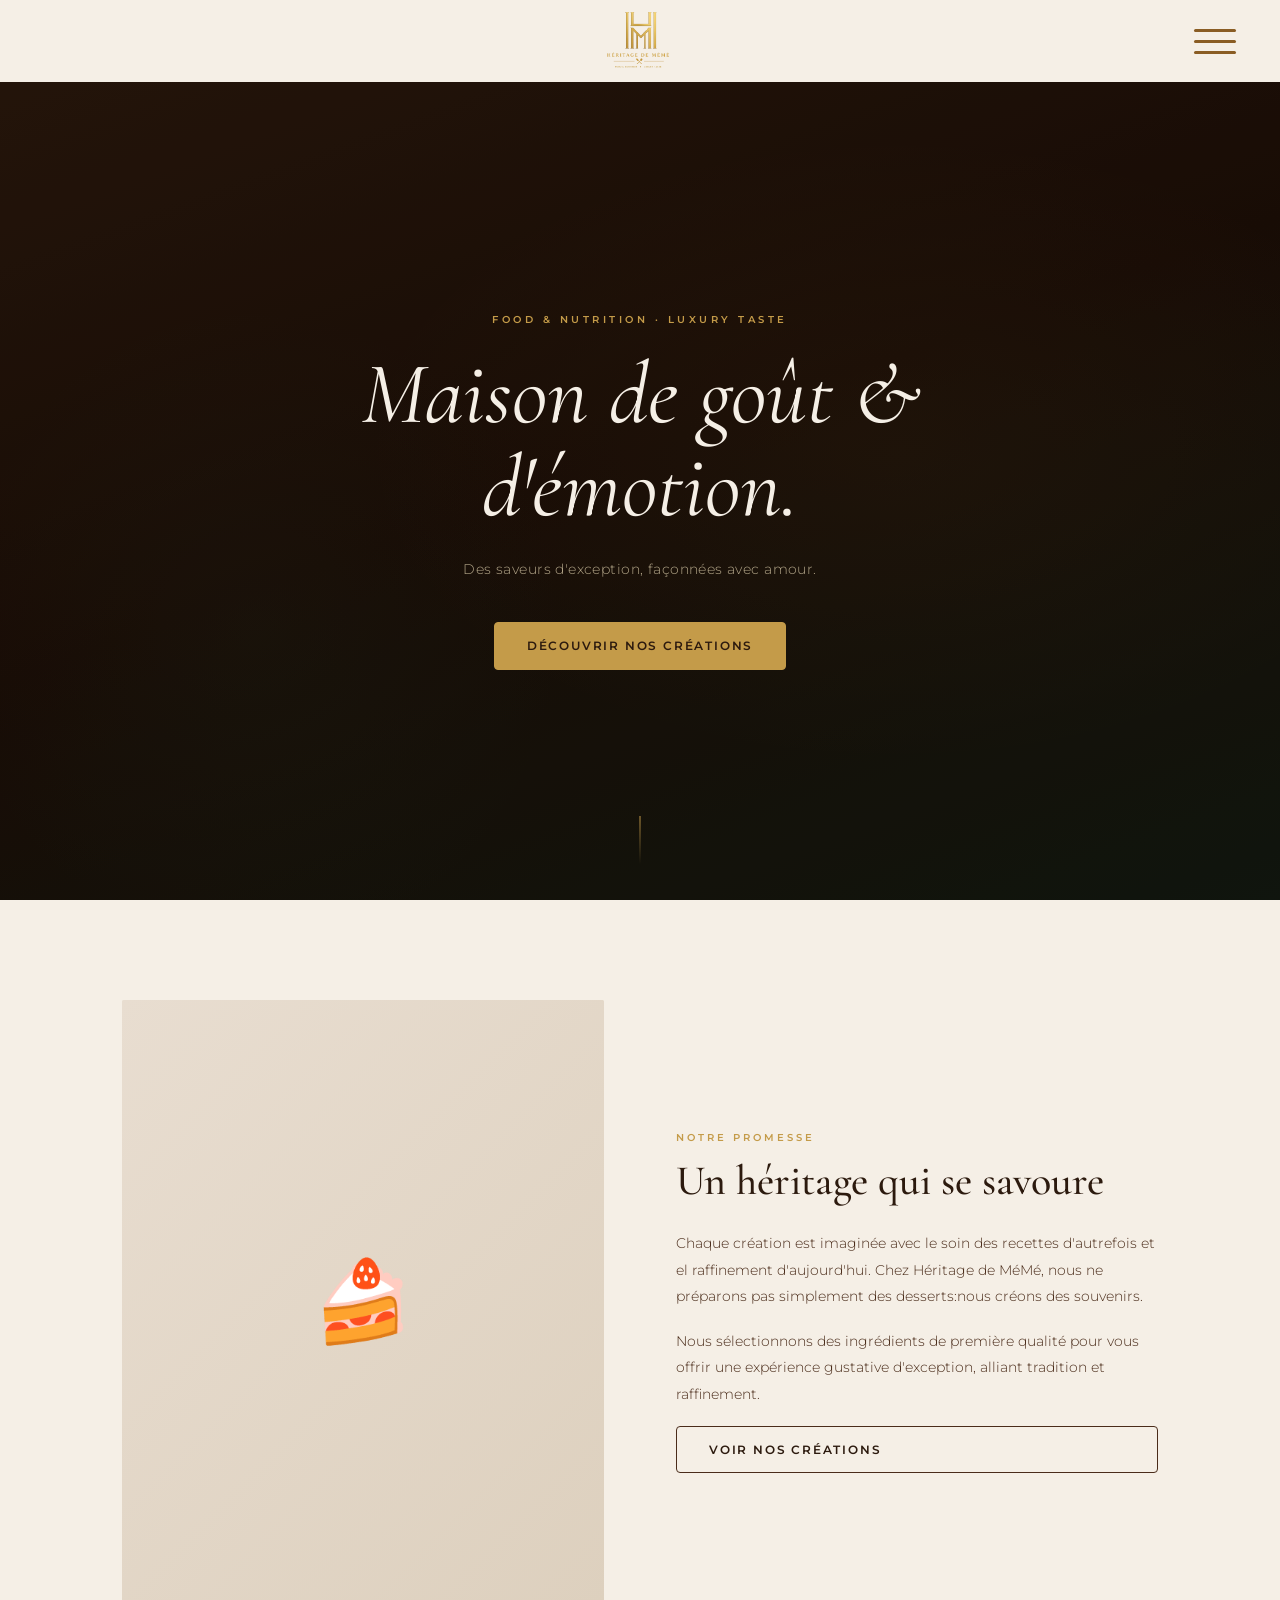
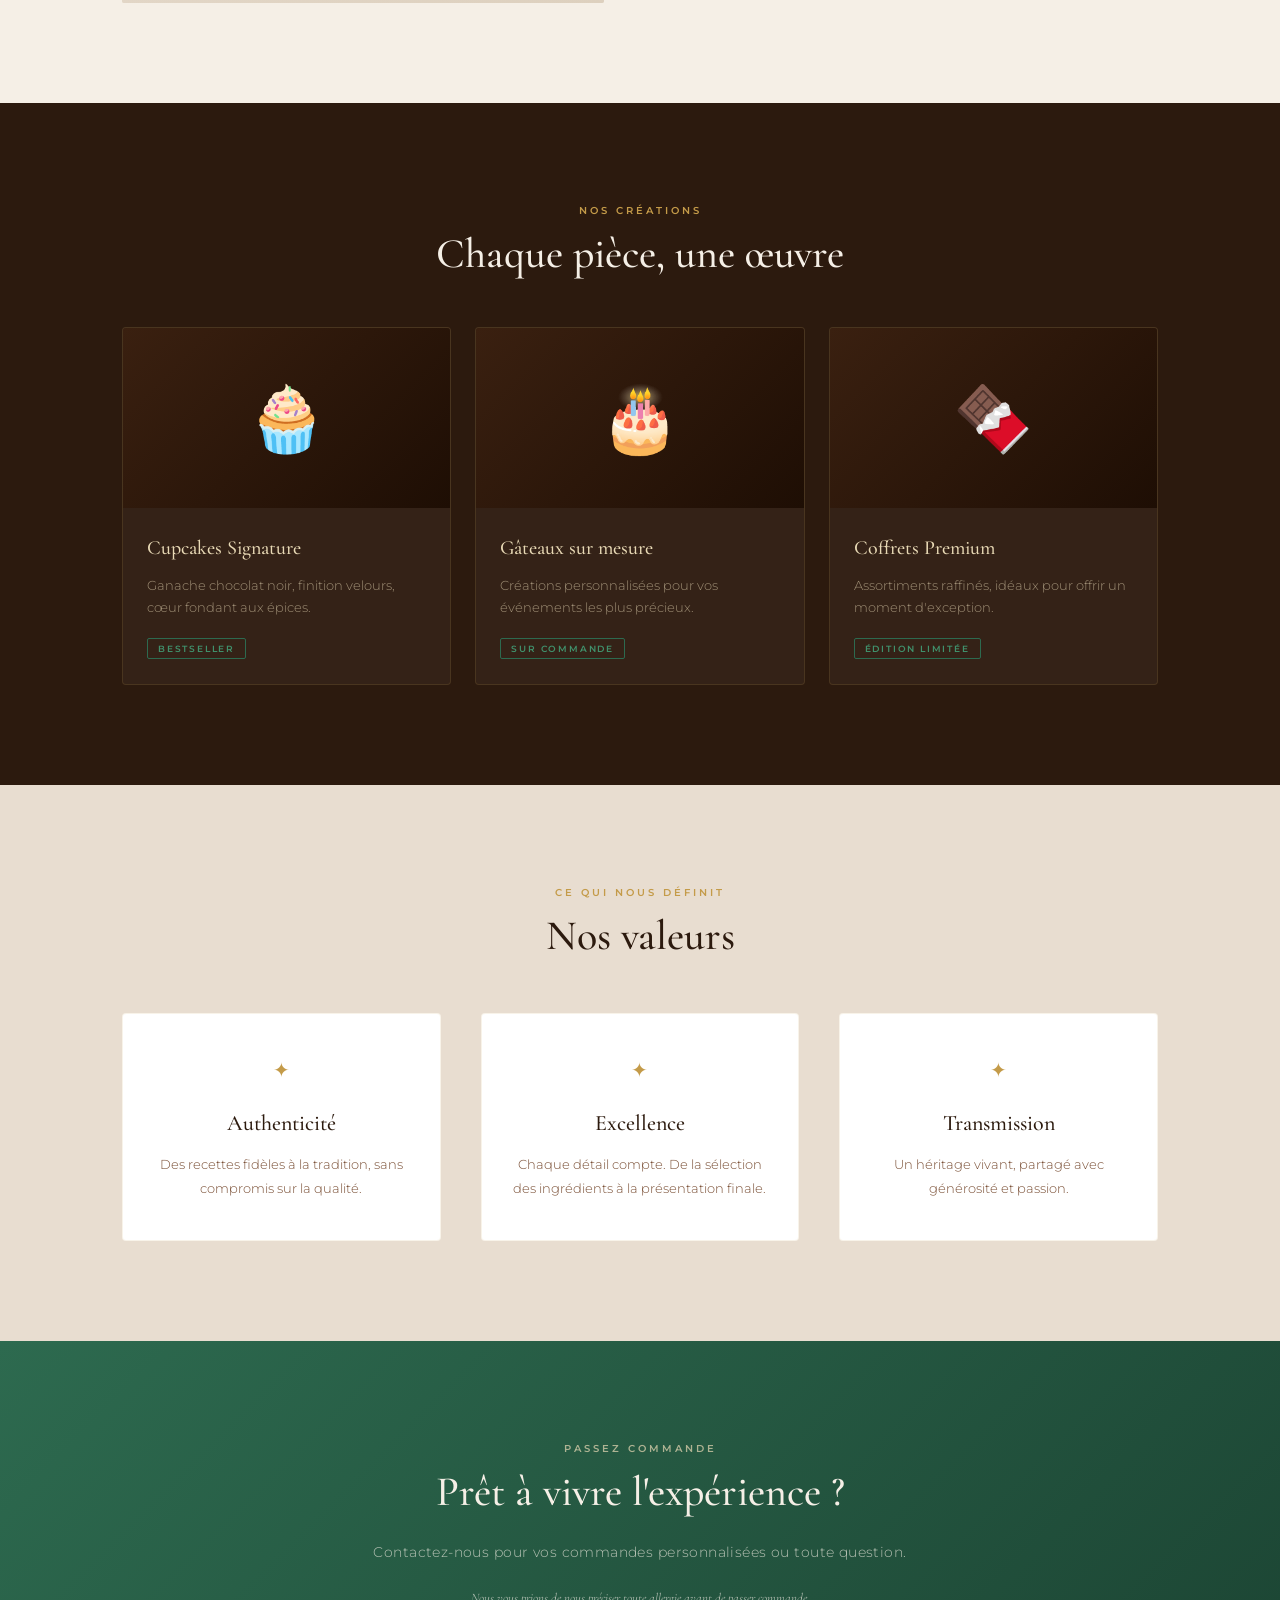
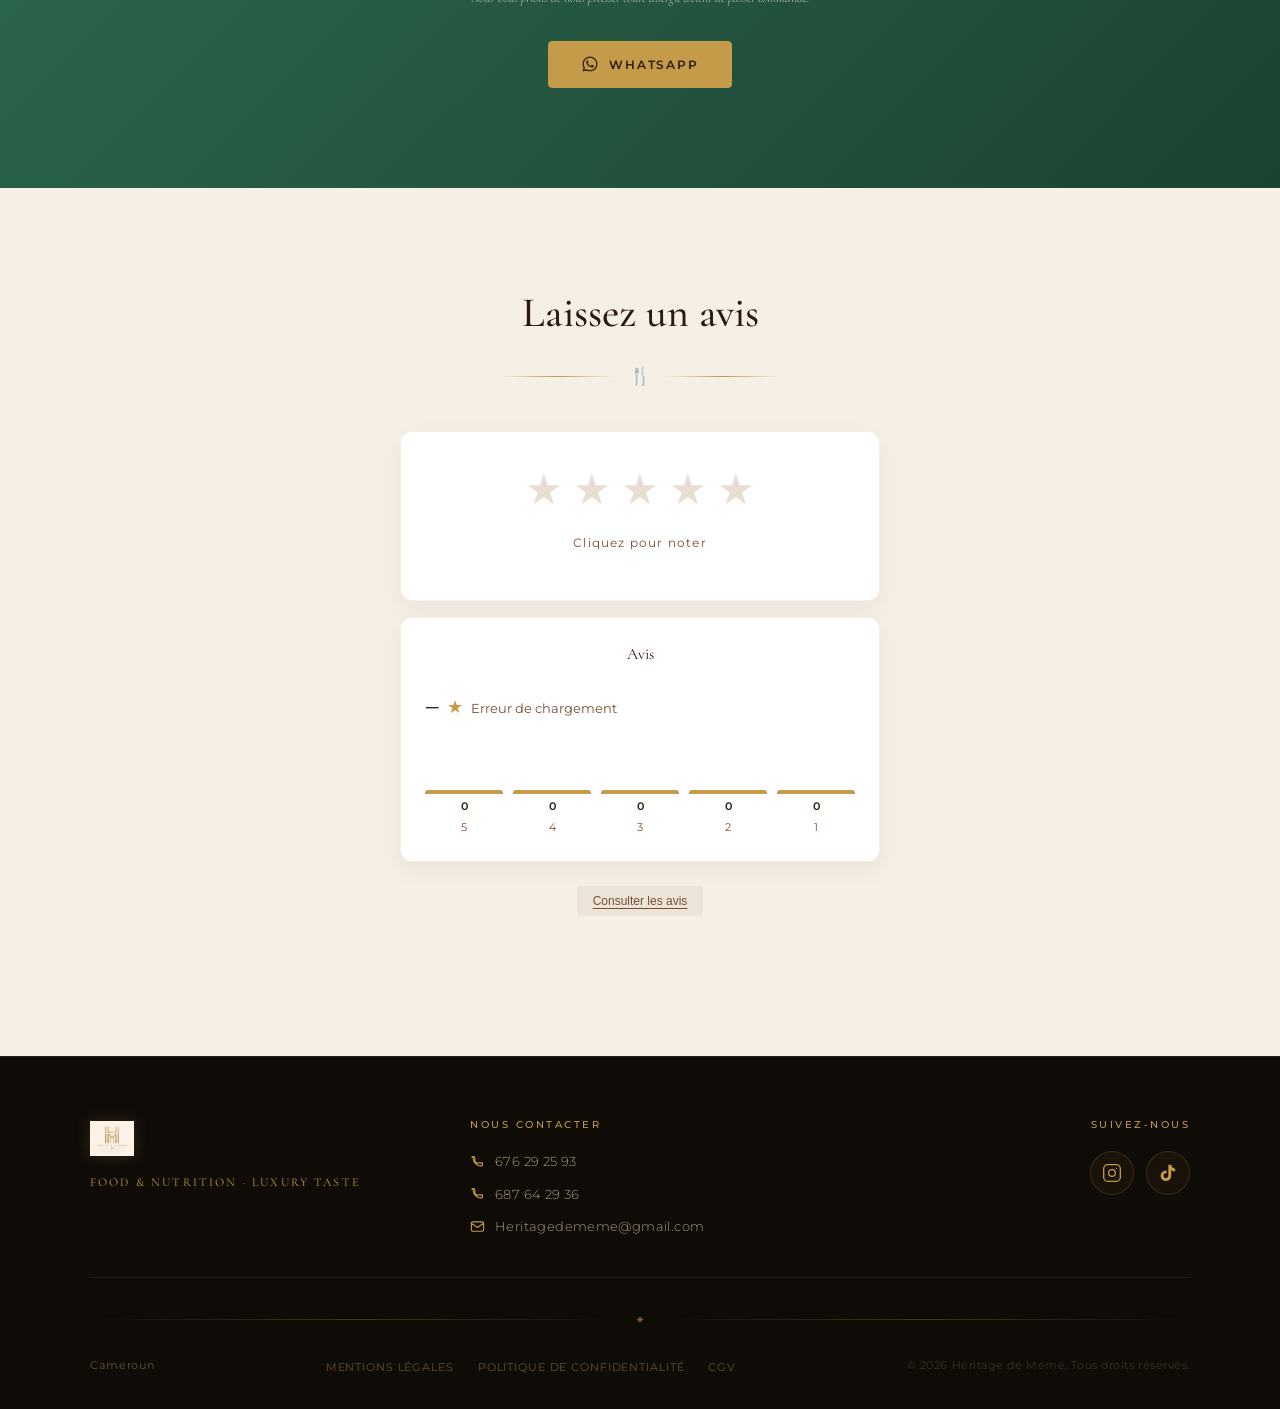
==== index.html @ 0326b8ab "Update index.html" ====
<!DOCTYPE html>
<html lang="fr">
<head>
  <meta charset="UTF-8" />
  <meta name="viewport" content="width=device-width, initial-scale=1.0"/>
  <title>Héritage de Mémé – Food & Nutrition · Luxury Taste</title>
 <!-- Meta description et open graph-->
<meta name="description" content="Héritage de Mémé — pâtisserie artisanale de luxe : cupcakes signature, gâteaux sur mesure et coffrets premium au Cameroun.">
<meta property="og:title" content="Héritage de Mémé – Food & Nutrition · Luxury Taste">
<meta property="og:description" content="Des saveurs d'exception, façonnées avec amour.">
<meta property="og:image" content="https://heritagedememe.pastry.workers.dev/Heritage_de_Meme_Logo_Premium.png">
 <meta property="og:url" content="https://heritagedememe.pastry.workers.dev/">
<meta property="og:type" content="website">
<link rel="icon" type="image/png" href="Heritage_de_Meme_Logo_Premium.png">
  <link rel="stylesheet" href="style.css" />
  <link href="https://fonts.googleapis.com/css2?family=Cormorant+Garamond:ital,wght@0,400;0,500;0,600;1,400&family=Montserrat:wght@300;400;500;600&display=swap" rel="stylesheet"/>
<!-- preconnect vers google fonts-->
<link rel="preconnect" href="https://fonts.googleapis.com">
<link rel="preconnect" href="https://fonts.gstatic.com" crossorigin>

</head>
<body>

  <nav class="navbar" id="navbar">

  <div class="navbar__inner">

    <a href="index.html" class="navbar__logo-link">
      <img
        src="Heritage_de_Meme_Logo_Complet.png"
        alt="Héritage de Mémé"
        class="navbar__logo">
    </a>

    <button
      class="navbar__burger"
      id="burgerBtn"
      aria-label="Menu"
      aria-expanded="false">

      <span></span>
      <span></span>
      <span></span>

    </button>

  </div>
   
<ul class="navbar__links">
  <li><a href="index.html#about">Notre histoire</a></li>
  <li><a href="index.html#menu">Nos créations</a></li>
  <li><a href="index.html#values">Valeurs</a></li>
  <li><a href="equipe.html">Notre équipe</a></li>
  <li><a href="index.html#contact">Contact</a></li>

  <li class="navbar__links-flower" aria-hidden="true">
    <img src="lycoris_3_fleurs_vectorise_detaille.svg" alt="" class="navbar__links-flower-img" />
  </li>
</ul>
  
</nav>

<div class="navbar__overlay" id="navOverlay"></div>
  <section class="hero">
    <div class="hero__overlay"></div>
    <div class="hero__content">
      <p class="hero__eyebrow"translate ="no">Food & Nutrition · Luxury Taste</p>
      <h1 class="hero__title"translate="no">Maison de goût &<br/>d'émotion.</h1>
      <p class="hero__sub"translate="no">Des saveurs d'exception, façonnées avec amour.</p>
      <a href="#menu" class="btn btn--primary">Découvrir nos créations</a>
    </div>
    <div class="hero__scroll-hint"><span></span></div>
  </section>

  <section class="about" id="about">
    <div class="container">
      <div class="about__grid">
        <div class="about__visual">
          <div class="about__img-frame">
            <div class="about__img-placeholder"><span>🍰</span></div>
          </div>
        </div>
        <div class="about__text">
          <p class="section-eyebrow">Notre promesse</p>
          <h2 class="section-title">Un héritage qui se savoure</h2>
          <p class="about__body">Chaque création est imaginée avec le soin des recettes d'autrefois et el raffinement d'aujourd'hui. Chez Héritage de MéMé, nous ne préparons pas simplement des desserts:nous créons des souvenirs.</p>
          <p class="about__body">Nous sélectionnons des ingrédients de première qualité pour vous offrir une expérience gustative d'exception, alliant tradition et raffinement.</p>
          <a href="#menu" class="btn btn--outline">Voir nos créations</a>
        </div>
      </div>
    </div>
  </section>

  <section class="menu" id="menu">
    <div class="container">
      <p class="section-eyebrow center">Nos créations</p>
      <h2 class="section-title center">Chaque pièce, une œuvre</h2>
      <div class="menu__grid">
        <article class="menu-card">
          <div class="menu-card__img">🧁</div>
          <div class="menu-card__body">
            <h3 class="menu-card__name">Cupcakes Signature</h3>
            <p class="menu-card__desc">Ganache chocolat noir, finition velours, cœur fondant aux épices.</p>
            <span class="menu-card__tag">Bestseller</span>
          </div>
        </article>
        <article class="menu-card">
          <div class="menu-card__img">🎂</div>
          <div class="menu-card__body">
            <h3 class="menu-card__name">Gâteaux sur mesure</h3>
            <p class="menu-card__desc">Créations personnalisées pour vos événements les plus précieux.</p>
            <span class="menu-card__tag">Sur commande</span>
          </div>
        </article>
        <article class="menu-card">
          <div class="menu-card__img">🍫</div>
          <div class="menu-card__body">
            <h3 class="menu-card__name">Coffrets Premium</h3>
            <p class="menu-card__desc">Assortiments raffinés, idéaux pour offrir un moment d'exception.</p>
            <span class="menu-card__tag">Édition limitée</span>
          </div>
        </article>
      </div>
    </div>
  </section>

  <section class="values" id="values">
    <div class="container">
      <p class="section-eyebrow center">Ce qui nous définit</p>
      <h2 class="section-title center">Nos valeurs</h2>
      <div class="values__grid">
        <div class="value-item">
          <div class="value-item__icon">✦</div>
          <h3>Authenticité</h3>
          <p>Des recettes fidèles à la tradition, sans compromis sur la qualité.</p>
        </div>
        <div class="value-item">
          <div class="value-item__icon">✦</div>
          <h3>Excellence</h3>
          <p>Chaque détail compte. De la sélection des ingrédients à la présentation finale.</p>
        </div>
        <div class="value-item">
          <div class="value-item__icon">✦</div>
          <h3>Transmission</h3>
          <p>Un héritage vivant, partagé avec générosité et passion.</p>
        </div>
      </div>
    </div>
  </section>

<section class="contact-banner" id="contact">
  <div class="container">
    <p class="section-eyebrow center">Passez commande</p>
    <h2 class="section-title center">Prêt à vivre l'expérience ?</h2>
    <p class="contact-banner__sub">Contactez-nous pour vos commandes personnalisées ou toute question.</p>
    <p class="contact-banner__allergy">Nous vous prions de nous préciser toute allergie avant de passer commande.</p>
    <div class="contact-banner__actions">
      <a href="https://wa.me/COLLEZ_NUMERO_ICI" target="_blank" rel="noopener" class="btn btn--primary btn--whatsapp">
        <svg viewBox="0 0 24 24" width="18" height="18" fill="currentColor"><path d="M12.04 2C6.58 2 2.13 6.45 2.13 11.91c0 1.75.46 3.48 1.32 4.99L2.05 22l5.25-1.38a9.9 9.9 0 0 0 4.74 1.21h.01c5.46 0 9.9-4.45 9.9-9.91 0-2.65-1.03-5.14-2.9-7.01A9.82 9.82 0 0 0 12.04 2m0 1.67a8.2 8.2 0 0 1 5.83 2.42 8.2 8.2 0 0 1 2.41 5.82c0 4.55-3.7 8.24-8.25 8.24a8.2 8.2 0 0 1-4.19-1.15l-.3-.18-3.12.82.83-3.04-.2-.31a8.18 8.18 0 0 1-1.26-4.38c0-4.55 3.7-8.24 8.25-8.24M8.53 7.33c-.16 0-.43.06-.66.31-.22.25-.86.84-.86 2.05 0 1.21.88 2.38 1 2.54.12.17 1.75 2.67 4.25 3.74.6.26 1.06.41 1.42.52.6.19 1.14.16 1.57.1.48-.07 1.46-.6 1.67-1.18.21-.58.21-1.07.14-1.18-.07-.1-.24-.16-.5-.29-.27-.13-1.57-.78-1.82-.86-.24-.09-.42-.13-.6.13-.17.26-.68.86-.83 1.03-.16.17-.31.19-.57.06-.27-.13-1.13-.42-2.16-1.34-.8-.71-1.34-1.6-1.5-1.86-.16-.27-.02-.42.12-.55.12-.12.27-.31.4-.47.13-.16.17-.27.26-.45.09-.19.04-.35-.02-.48-.06-.13-.6-1.46-.83-2C9.09 7.4 8.9 7.4 8.72 7.4c-.14-.01-.31-.01-.19-.01Z"/></svg>
        WhatsApp
      </a>
    </div>
  </div>
</section>

<section class="reviews" id="reviews">
  <div class="container">
    <h2 class="section-title center">Laissez un avis</h2>
    <div class="reviews__divider">
      <span class="reviews__divider-icon">🍴</span>
    </div>

    <div class="reviews__block reviews__stars-card">
      <div class="stars" id="stars">
        <span class="star" data-value="1">★</span>
        <span class="star" data-value="2">★</span>
        <span class="star" data-value="3">★</span>
        <span class="star" data-value="4">★</span>
        <span class="star" data-value="5">★</span>
      </div>
      <p class="star-rating__caption" id="starCaption">Cliquez pour noter</p>
      <p class="star-rating__thanks" id="thankMsg"></p>
    </div>

    <div class="reviews__block reviews__card">
      <div class="reviews__card-header"><span>Avis</span></div>
      <div class="reviews__summary-row">
        <span class="reviews__average" id="reviewsAverage">–</span>
        <span class="reviews__average-star">★</span>
        <p class="reviews__count" id="reviewsCount">(0)</p>
      </div>
      <div class="reviews__bars" id="reviewsBars">
        <div class="reviews__bar-col"><div class="reviews__bar" id="bar-5"></div><span class="reviews__bar-count" id="count-5">0</span><span class="reviews__bar-level">5</span></div>
        <div class="reviews__bar-col"><div class="reviews__bar" id="bar-4"></div><span class="reviews__bar-count" id="count-4">0</span><span class="reviews__bar-level">4</span></div>
        <div class="reviews__bar-col"><div class="reviews__bar" id="bar-3"></div><span class="reviews__bar-count" id="count-3">0</span><span class="reviews__bar-level">3</span></div>
        <div class="reviews__bar-col"><div class="reviews__bar" id="bar-2"></div><span class="reviews__bar-count" id="count-2">0</span><span class="reviews__bar-level">2</span></div>
        <div class="reviews__bar-col"><div class="reviews__bar" id="bar-1"></div><span class="reviews__bar-count" id="count-1">0</span><span class="reviews__bar-level">1</span></div>
      </div>
    </div>

    <button class="reviews__consult-btn" id="consultReviewsBtn">Consulter les avis</button>
    <div class="reviews__list" id="reviewsList" hidden></div>
  </div>
</section>

<!-- PANNEAU PLEIN ÉCRAN — commentaire -->
<div class="review-panel-overlay" id="reviewPanelOverlay"></div>
<div class="review-panel" id="reviewPanel">
  <button class="review-panel__close" id="reviewPanelClose">✕</button>
  <p class="review-panel__stars" id="panelStars"></p>
  <h3 class="review-panel__title">Décrivez votre expérience <span class="review-panel__optional">(facultatif)</span></h3>
  <textarea class="star-rating__textarea" id="reviewText" placeholder="Partagez votre expérience..."></textarea>
  <button class="btn btn--primary review-panel__submit" id="submitReview">Envoyer mon avis</button>
</div>

<!-- MODALE — coordonnées -->
<div class="review-modal-overlay" id="reviewModalOverlay"></div>
<div class="review-modal" id="reviewModal">
  <button class="review-modal__close" id="reviewModalClose">✕</button>
  <h3 class="review-modal__title">Finaliser votre avis</h3>
  <div class="review-modal__field">
    <label for="modalName">Nom *</label>
    <input type="text" id="modalName" />
  </div>
  <div class="review-modal__field">
    <label for="modalEmail">Email *</label>
    <input type="email" id="modalEmail" />
  </div>
  <div class="review-modal__field">
    <label for="modalAge">Âge (facultatif)</label>
    <input type="number" id="modalAge" min="1" max="120" />
  </div>
  <div class="review-modal__field">
    <label for="modalCity">Ville (facultatif)</label>
    <input type="text" id="modalCity" />
  </div>
  <p class="review-modal__error" id="modalError"></p>
  <button class="btn btn--primary review-modal__submit" id="modalSubmit">Publier</button>
</div>


  <footer class="footer">
    <div class="footer__inner">
      <div class="footer__top">
        <div class="footer__logo-col">
          <img src="Heritage_de_Meme_Logo_Premium.png" alt="Héritage de Mémé" class="footer__logo" loading="lazy"/>
          <span class="footer__tagline">Food & Nutrition · Luxury Taste</span>
        </div>
        <div class="footer__col">
          <h4 class="footer__col-title">Nous contacter</h4>
          <ul class="footer__list">
            <li>
              <svg width="15" height="15" fill="none" stroke="#c49b49" stroke-width="1.8" viewBox="0 0 24 24"><path stroke-linecap="round" stroke-linejoin="round" d="M3 5.5A1.5 1.5 0 0 1 4.5 4h1.379a1.5 1.5 0 0 1 1.394.944l.818 2.045a1.5 1.5 0 0 1-.343 1.641l-.9.9a11.042 11.042 0 0 0 5.622 5.622l.9-.9a1.5 1.5 0 0 1 1.641-.343l2.045.818A1.5 1.5 0 0 1 20 16.12V17.5A1.5 1.5 0 0 1 18.5 19C10.492 19 5 13.508 5 5.5Z"/></svg>
              676 29 25 93
            </li>
            <li>
              <svg width="15" height="15" fill="none" stroke="#c49b49" stroke-width="1.8" viewBox="0 0 24 24"><path stroke-linecap="round" stroke-linejoin="round" d="M3 5.5A1.5 1.5 0 0 1 4.5 4h1.379a1.5 1.5 0 0 1 1.394.944l.818 2.045a1.5 1.5 0 0 1-.343 1.641l-.9.9a11.042 11.042 0 0 0 5.622 5.622l.9-.9a1.5 1.5 0 0 1 1.641-.343l2.045.818A1.5 1.5 0 0 1 20 16.12V17.5A1.5 1.5 0 0 1 18.5 19C10.492 19 5 13.508 5 5.5Z"/></svg>
              687 64 29 36
            </li>
            <li>
              <svg width="15" height="15" fill="none" stroke="#c49b49" stroke-width="1.8" viewBox="0 0 24 24"><path stroke-linecap="round" stroke-linejoin="round" d="M21.75 6.75v10.5a2.25 2.25 0 0 1-2.25 2.25h-15a2.25 2.25 0 0 1-2.25-2.25V6.75m19.5 0A2.25 2.25 0 0 0 19.5 4.5h-15a2.25 2.25 0 0 0-2.25 2.25m19.5 0-9.75 6.75L2.25 6.75"/></svg>
              <a href="mailto:Heritagedememe@gmail.com">Heritagedememe@gmail.com</a>
            </li>
          </ul>
        </div>
        <div class="footer__col footer__social-col">
          <h4 class="footer__col-title">Suivez-nous</h4>
          <div class="footer__socials">
            <a href="https://www.instagram.com/heritage_de_meme?igsh=MWkwZHNhcWUxOTZhMQ%3D%3D&utm_source=qr" target="_blank" rel="noopener" aria-label="Instagram" class="footer__social-btn">
              <svg viewBox="0 0 24 24" fill="none" stroke="#c49b49" stroke-width="1.6" width="20" height="20">
                <rect x="2" y="2" width="20" height="20" rx="5" ry="5"/>
                <circle cx="12" cy="12" r="4"/>
                <circle cx="17.5" cy="6.5" r="0.8" fill="#c49b49" stroke="none"/>
              </svg>
            </a>
            <a href="https://www.tiktok.com/@heritage.de.meme?_r=1&_t=ZT-97amTNqGWh4" target="_blank" rel="noopener" aria-label="TikTok" class="footer__social-btn">
              <svg viewBox="0 0 24 24" fill="#c49b49" width="20" height="20">
                <path d="M19.59 6.69a4.83 4.83 0 0 1-3.77-4.25V2h-3.45v13.67a2.89 2.89 0 0 1-2.88 2.5 2.89 2.89 0 0 1-2.89-2.89 2.89 2.89 0 0 1 2.89-2.89c.28 0 .54.04.79.1V9.01a6.32 6.32 0 0 0-.79-.05 6.34 6.34 0 0 0-6.34 6.34 6.34 6.34 0 0 0 6.34 6.34 6.34 6.34 0 0 0 6.33-6.34V8.69a8.18 8.18 0 0 0 4.78 1.52V6.76a4.85 4.85 0 0 1-1.01-.07Z"/>
              </svg>
            </a>
          </div>
        </div>
      </div>
      <div class="footer__divider"><span class="footer__divider-ornament">✦</span></div>
      <div class="footer__bottom">
        <p class="footer_location"> Cameroun</p>
        <ul class="footer__legal">
          <li><a href="#">Mentions légales</a></li>
          <li><a href="#">Politique de confidentialité</a></li>
          <li><a href="#">CGV</a></li>
        </ul>
        <p class="footer__copy">&copy; 2026 Héritage de Mémé. Tous droits réservés.</p>
      </div>
    </div>
  </footer>

  <script src="script.js"></script>
</body>
</html>
---- style.css ----
:root {
  --brown-dark:    #2c1a0e;
  --brown-mid:     #4a2c1a;
  --brown-light:   #7a4f35;
  --cream:         #f5efe6;
  --cream-dark:    #e8ddd0;
  --gold:          #c49b49;
  --gold-light:    #e8d9b5;
  --emerald:       #2d6a4f;
  --emerald-light: #40916c;
  --white:         #ffffff;
  --font-display:  'Cormorant Garamond', serif;
  --font-body:     'Montserrat', sans-serif;
  --nav-h:         82px;
  --radius:        4px;
  --transition:    0.25s ease;
}
@view-transition {
  navigation: auto;
}
::view-transition-old(root),
::view-transition-new(root) {

  animation-duration: 0.35s;
  animation-timing-function: ease;
}

*, *::before, *::after { box-sizing: border-box; margin: 0; padding: 0; }
html { scroll-behavior: smooth; }
body { font-family: var(--font-body); background: var(--cream); color: var(--brown-dark); line-height: 1.6; overflow-x: hidden; width: 100%; }
a { text-decoration: none; color: inherit; }
ul { list-style: none; }
img { display: block; max-width: 100%; }

.container { max-width: 1100px; margin: 0 auto; padding: 0 32px; }

.section-eyebrow { font-family: var(--font-body); font-size: 10px; font-weight: 600; letter-spacing: 0.3em; text-transform: uppercase; color: var(--gold); margin-bottom: 10px; }
.section-eyebrow.center { text-align: center; }
.section-title { font-family: var(--font-display); font-size: clamp(28px, 4vw, 42px); font-weight: 500; color: var(--brown-dark); line-height: 1.2; margin-bottom: 24px; }
.section-title.center { text-align: center; }

.btn { display: inline-block; font-family: var(--font-body); font-size: 12px; font-weight: 600; letter-spacing: 0.15em; text-transform: uppercase; padding: 13px 32px; border-radius: var(--radius); transition: all var(--transition); cursor: pointer; border: 1.5px solid transparent; }
.btn--primary { background: var(--gold); color: var(--brown-dark); border-color: var(--gold); }
.btn--primary:hover { background: #b8893a; border-color: #b8893a; transform: translateY(-2px); }
.btn--outline { background: transparent; color: var(--brown-dark); border-color: var(--brown-mid); }
.btn--outline:hover { background: var(--brown-dark); color: var(--cream); transform: translateY(-2px); }
.btn--outline-light { background: transparent; color: var(--cream); border-color: rgba(245,239,230,0.5); }
.btn--outline-light:hover { background: rgba(245,239,230,0.1); transform: translateY(-2px); }


/* ======================================
            NAVBAR
====================================== */

.navbar{

position:fixed;
top:0;
left:0;
width:100%;
height:var(--nav-h);

background:var(--cream);

box-shadow: none;
transition: box-shadow 0.3s ease;

z-index:999;

}

.navbar.scrolled {
  box-shadow: 0 10px 30px rgba(44,26,14,0.12);
}

.navbar__overlay {
  position: fixed;
  inset: 0;
  background: rgba(44,26,14,0.4);
  z-index: 998;
  opacity: 0;
  pointer-events: none;
  transition: opacity 0.3s ease;
  backdrop-filter: blur(2px);
}
.navbar__overlay.active { opacity: 1; pointer-events: all; }

.navbar__inner{

height:100%;

display:flex;

justify-content:center;

align-items:center;

position:relative;

padding:0 40px;

}

.navbar__logo{

height:72px;

width:auto;

display:block;

}

.navbar__logo-link{

display:flex;

justify-content:center;

align-items:center;

}

.navbar__burger{

position:absolute;

right:34px;

top:50%;

transform:translateY(-50%);

width:52px;

height:52px;

background:none;

border:none;

cursor:pointer;

display:flex;

flex-direction:column;

justify-content:center;

gap:8px;

}

.navbar__burger span{

width:42px;

height:3px;

border-radius:20px;

background:#8a5d24;

transition:.35s;

}

.navbar__links{

position:fixed;

top:90px;

right:-320px;

width:280px;

height:calc(100vh - 90px);

background:var(--cream);

display:flex;

flex-direction:column;

padding:45px 0 45px;

gap:0;

list-style:none;

transition:.45s;

box-shadow:-8px 0 30px rgba(0,0,0,.08);
border-radius: 20px 0 0 20px;
overflow: hidden;

}

.navbar__links.open{

right:0;

}

.navbar__links li {
  border-bottom: 1px solid rgba(196,155,73,0.15);
}

.navbar__links li:last-child {
  border-bottom: none;
}

.navbar__links a{

display: block;
width: 100%;
padding: 16px 45px;
box-sizing: border-box;

text-decoration:none;

font-size:15px;

letter-spacing:.08em;

color:#3b2415;

font-weight:500;

transition: background-color 0.25s ease, color 0.25s ease;

}

.navbar__links a:hover{

color:#c49b49;
background-color: rgba(196,155,73,0.08);

}

.navbar__links-flower {
  margin-top: auto;
  width: 100%;
  height: 220px;
  display: flex;
  justify-content: center;
  align-items: flex-end;
  padding: 10px 28px 0;
  color: var(--gold);
  opacity: 0.85;
  pointer-events: none;
  overflow: hidden;
}

.navbar__links-flower-img {
  width: 100%;
  max-width: 220px;
  height: auto;
  transform: translateY(20px);
  display: block;
}

@media (max-width: 640px) {
  .navbar__links-flower {
    height: 180px;
    padding-inline: 24px;
  }
  .navbar__links-flower svg {
    max-width: 180px;
  }
}

/* HERO */
.hero { position: relative; min-height: 100vh; display: flex; align-items: center; justify-content: center; text-align: center; background: linear-gradient(160deg, var(--brown-dark) 0%, #1a0d06 50%, #0e1a12 100%); padding-top: var(--nav-h); overflow: hidden; }
.hero::before { content: ''; position: absolute; inset: 0; background-image: radial-gradient(ellipse 60% 50% at 70% 50%, rgba(196,155,73,0.06) 0%, transparent 70%), radial-gradient(ellipse 40% 60% at 20% 70%, rgba(45,106,79,0.08) 0%, transparent 60%); pointer-events: none; }
.hero__overlay { position: absolute; inset: 0; background: rgba(20,10,4,0.3); pointer-events: none; }
.hero__content { position: relative; z-index: 2; max-width: 680px; padding: 0 24px; }
.hero__eyebrow { font-size: 10px; font-weight: 600; letter-spacing: 0.35em; text-transform: uppercase; color: var(--gold); margin-bottom: 20px; }
.hero__title { font-family: var(--font-display); font-size: clamp(48px, 8vw, 88px); font-weight: 400; color: var(--cream); line-height: 1.05; margin-bottom: 24px; font-style: italic; }
.hero__sub { font-size: 14px; font-weight: 300; color: rgba(232,217,181,0.75); line-height: 1.8; margin-bottom: 40px; letter-spacing: 0.03em; }
.hero__scroll-hint { position: absolute; bottom: 36px; left: 50%; transform: translateX(-50%); z-index: 2; }
.hero__scroll-hint span { display: block; width: 1px; height: 48px; background: linear-gradient(to bottom, var(--gold), transparent); margin: 0 auto; animation: scrollLine 2s ease infinite; }

@keyframes scrollLine { 0% { opacity: 0; transform: scaleY(0); transform-origin: top; } 50% { opacity: 1; transform: scaleY(1); } 100% { opacity: 0; } }

/* ABOUT */
.about { padding: 100px 0; background: var(--cream); }
.about__grid { display: grid; grid-template-columns: 1fr 1fr; gap: 72px; align-items: center; }
.about__img-frame { position: relative; aspect-ratio: 4/5; background: var(--cream-dark); border-radius: 2px; overflow: hidden; }
.about__img-frame::before { content: ''; position: absolute; inset: -12px; border: 1px solid rgba(196,155,73,0.3); border-radius: 2px; z-index: 0; }
.about__img-placeholder { position: absolute; inset: 0; display: flex; align-items: center; justify-content: center; font-size: 80px; background: linear-gradient(135deg, var(--cream-dark) 0%, #ddd0be 100%); }
.about__text { display: flex; flex-direction: column; gap: 0; }
.about__body { font-size: 14px; font-weight: 300; color: var(--brown-mid); line-height: 1.9; margin-bottom: 18px; }

/* MENU */
.menu { padding: 100px 0; background: var(--brown-dark); }
.menu .section-title { color: var(--cream); }
.menu__grid { display: grid; grid-template-columns: repeat(3, 1fr); gap: 24px; margin-top: 48px; }
.menu-card { background: rgba(255,255,255,0.04); border: 1px solid rgba(196,155,73,0.15); border-radius: var(--radius); overflow: hidden; transition: transform var(--transition), border-color var(--transition); }
.menu-card:hover { transform: translateY(-6px); border-color: rgba(196,155,73,0.4); }
.menu-card__img { height: 180px; background: linear-gradient(135deg, #3a2010 0%, #1e0e04 100%); display: flex; align-items: center; justify-content: center; font-size: 64px; }
.menu-card__body { padding: 24px; }
.menu-card__name { font-family: var(--font-display); font-size: 20px; font-weight: 500; color: var(--gold-light); margin-bottom: 10px; }
.menu-card__desc { font-size: 13px; font-weight: 300; color: rgba(232,217,181,0.6); line-height: 1.7; margin-bottom: 16px; }
.menu-card__tag { font-size: 9px; font-weight: 600; letter-spacing: 0.2em; text-transform: uppercase; color: var(--emerald-light); border: 1px solid var(--emerald); padding: 4px 10px; border-radius: 2px; }

/* VALEURS */
.values { padding: 100px 0; background: var(--cream-dark); }
.values__grid { display: grid; grid-template-columns: repeat(3, 1fr); gap: 40px; margin-top: 52px; }
.value-item { text-align: center; padding: 40px 28px; background: var(--white); border-radius: var(--radius); border: 1px solid rgba(196,155,73,0.12); transition: box-shadow var(--transition); }
.value-item:hover { box-shadow: 0 8px 32px rgba(44,26,14,0.1); }
.value-item__icon { font-size: 20px; color: var(--gold); margin-bottom: 20px; }
.value-item h3 { font-family: var(--font-display); font-size: 22px; font-weight: 500; color: var(--brown-dark); margin-bottom: 12px; }
.value-item p { font-size: 13px; font-weight: 300; color: var(--brown-light); line-height: 1.8; }

/* CONTACT BANNER */
.contact-banner { padding: 100px 0; background: linear-gradient(135deg, var(--emerald) 0%, #1b4332 100%); text-align: center; }
.contact-banner .section-title { color: var(--cream); }
.contact-banner .section-eyebrow { color: rgba(232,217,181,0.7); }
.contact-banner__sub { font-size: 14px; font-weight: 300; color: rgba(245,239,230,0.7); margin-bottom: 40px; letter-spacing: 0.03em; }
.contact-banner__actions { display: flex; gap: 16px; justify-content: center; flex-wrap: wrap; }

/* FOOTER */
.footer { background: #0f0b07; color: var(--gold-light); padding: 60px 40px 30px; border-top: 1px solid rgba(196,155,73,0.12); }
.footer__inner { max-width: 1100px; margin: 0 auto; }
.footer__top { display: grid; grid-template-columns: 1fr 1fr 1fr; gap: 40px; align-items: start; padding-bottom: 40px; border-bottom: 1px solid rgba(196,155,73,0.1); }
.footer__logo-col { display: flex; flex-direction: column; align-items: flex-start; gap: 12px; }
.footer__logo { width: 44px; height: 44px; object-fit: contain; filter: drop-shadow(0 0 8px rgba(196,155,73,0.2)); }
.footer__tagline { font-family: var(--font-display); font-size: 12px; letter-spacing: 0.18em; color: var(--gold); text-transform: uppercase; }
.footer__col-title { font-family: var(--font-body); font-size: 10px; letter-spacing: 0.25em; text-transform: uppercase; color: var(--gold); margin-bottom: 18px; font-weight: 500; }
.footer__list { display: flex; flex-direction: column; gap: 12px; }
.footer__list li { display: flex; align-items: center; gap: 10px; font-size: 13px; color: rgba(232,217,181,0.7); font-weight: 300; letter-spacing: 0.03em; }
.footer__list li a { color: rgba(232,217,181,0.7); transition: color var(--transition); }
.footer__list li a:hover { color: var(--gold-light); }
.footer__social-col { align-items: flex-end; display: flex; flex-direction: column; }
.footer__socials { display: flex; gap: 12px; }
.footer__social-btn { display: flex; align-items: center; justify-content: center; width: 44px; height: 44px; border: 1px solid rgba(196,155,73,0.2); border-radius: 50%; background: rgba(196,155,73,0.05); transition: border-color var(--transition), background var(--transition), transform var(--transition); }
.footer__social-btn:hover { border-color: var(--gold); background: rgba(196,155,73,0.12); transform: translateY(-3px); }
.footer__divider { display: flex; align-items: center; gap: 14px; margin: 32px 0 24px; }
.footer__divider::before, .footer__divider::after { content: ''; flex: 1; height: 1px; background: linear-gradient(90deg, transparent, rgba(196,155,73,0.3), transparent); }
.footer__divider-ornament { color: var(--gold); font-size: 12px; opacity: 0.6; }
.footer__bottom { display: flex; align-items: center; justify-content: space-between; flex-wrap: wrap; gap: 12px; }
.footer__legal { display: flex; gap: 24px; }
.footer__legal li a { font-size: 11px; color: rgba(122,99,64,0.8); letter-spacing: 0.08em; text-transform: uppercase; transition: color var(--transition); }
.footer__legal li a:hover { color: var(--gold); }
.footer__copy { font-size: 11px; color: rgba(74,59,40,0.8); letter-spacing: 0.05em; }
.footer_location{
    font-size: 11px;
    color: rgba(122,99,64,0.8);
    letter-spacing: 0.08em;
}
@media (max-width: 1024px) and (min-width: 641px) {
  .menu__grid, .values__grid { grid-template-columns: repeat(2, 1fr); }
}

/* ===== NAVBAR MOBILE ===== */

@media (max-width: 640px) {
  .about__grid, .menu__grid, .values__grid, .footer__top{ grid-template-columns: 1fr;}
  .footer__bottom { flex-direction: column; align-items: center; text-align: center; }
  .footer__legal { flex-wrap: wrap; justify-content: center; }
  
:root{
    --nav-h:74px;
}

.navbar{
    height:var(--nav-h);
}

.navbar__inner{
    padding:0 18px;
}

.navbar__logo{
    height:64px;
}

.navbar__burger{
    right:18px;
    width:48px;
    height:48px;
}

.navbar__burger span{
    width:34px;
}

.navbar__links{
    top:80px;
    right:-100%;
    width:100%;
    height:calc(100vh - 80px);
    padding:40px 0;
    border-radius: 0;

}


.navbar__links.open{
    right:0;
}
}

.reviews {
  padding: 100px 0;
  background: var(--cream);
  text-align: center;
}

.star-rating {
  max-width: 520px;
  margin: 0 auto;
  display: flex;
  flex-direction: column;
  align-items: center;
  gap: 20px;
}

.star-rating__label {
  font-size: 13px;
  color: var(--brown-light);
  letter-spacing: 0.05em;
}

.stars {
  display: flex;
  gap: 10px;
  cursor: pointer;
}

.star {
  font-size: 42px;
  color: var(--cream-dark);
  transition: color 0.15s, transform 0.15s;
  user-select: none;
}

.star.hovered,
.star.selected {
  color: var(--gold);
  transform: scale(1.15);
}

.star-rating__caption {
  font-size: 12px;
  letter-spacing: 0.1em;
  color: var(--brown-light);
  min-height: 18px;
}

.star-rating__textarea {
  width: 100%;
  height: 110px;
  padding: 14px 18px;
  border: 1px solid var(--cream-dark);
  border-radius: var(--radius);
  font-family: var(--font-body);
  font-size: 13px;
  color: var(--brown-dark);
  background: var(--white);
  resize: none;
  outline: none;
  transition: border-color var(--transition);
}

.star-rating__textarea:focus {
  border-color: var(--gold);
}

.star-rating__thanks {
  font-family: var(--font-display);
  font-size: 18px;
  color: var(--emerald);
  font-style: italic;
  min-height: 24px;
}


.star-rating__name {
  width: 100%;
  padding: 12px 18px;
  border: 1px solid var(--cream-dark);
  border-radius: var(--radius);
  font-family: var(--font-body);
  font-size: 13px;
  color: var(--brown-dark);
  background: var(--white);
  outline: none;
  transition: border-color var(--transition);
}
.star-rating__name:focus { border-color: var(--gold); }

.reviews__divider {
  display: flex;
  align-items: center;
  gap: 14px;
  max-width: 280px;
  margin: 0 auto 40px;
}
.reviews__divider::before, .reviews__divider::after {
  content: '';
  flex: 1;
  height: 1px;
  background: linear-gradient(90deg, transparent, var(--gold), transparent);
}
.reviews__divider-icon { font-size: 18px; }

.reviews__block {
  max-width: 480px;
  margin: 0 auto 16px;
  background: var(--white);
  border: 1px solid rgba(196,155,73,0.15);
  border-radius: 12px;
  padding: 24px;
  box-shadow: 0 8px 24px rgba(44,26,14,0.06);
}

.reviews__text-label { display: block; font-size: 13px; color: var(--brown-dark); margin-bottom: 12px; }
.reviews__text-actions { display: flex; justify-content: flex-end; margin-top: 14px; }

.reviews__stars-card { text-align: center; }
.reviews__stars-card .stars { justify-content: center; margin-bottom: 10px; }

.reviews__card-header { font-family: var(--font-display); font-size: 16px; color: var(--brown-dark); margin-bottom: 14px; }
.reviews__summary-row { display: flex; align-items: baseline; gap: 8px; margin-bottom: 20px; }
.reviews__average { font-family: var(--font-display); font-size: 28px; font-weight: 600; color: var(--brown-dark); }
.reviews__average-star { color: var(--gold); font-size: 18px; }
.reviews__count { font-size: 13px; color: var(--brown-light); }
.reviews__bars { display: flex; align-items: flex-end; gap: 10px; height: 90px; }
.reviews__bar-col { flex: 1; display: flex; flex-direction: column; align-items: center; justify-content: flex-end; height: 100%; gap: 4px; }
.reviews__bar { width: 100%; background: var(--gold); border-radius: 3px 3px 0 0; min-height: 4px; height: 4px; transition: height 0.5s ease; }
.reviews__bar-count { font-size: 11px; color: var(--brown-dark); font-weight: 600; }
.reviews__bar-level { font-size: 11px; color: var(--brown-light); }

.reviews__consult-btn {
  display: block; margin: 24px auto 40px; background: rgba(122,99,64,0.08); color: var(--brown-light);
  border: none; font-size: 12px; text-decoration: underline; text-underline-offset: 3px; cursor: pointer;
  padding: 8px 16px; border-radius: var(--radius); transition: background var(--transition), color var(--transition);
}
.reviews__consult-btn:hover { background: rgba(122,99,64,0.14); color: var(--brown-dark); }

.reviews__list { max-width: 640px; margin: 0 auto 40px; display: flex; flex-direction: column; gap: 20px; }
.reviews__list[hidden] { display: none; }
.review-item { background: var(--white); border: 1px solid rgba(196,155,73,0.15); border-radius: var(--radius); padding: 20px 24px; text-align: left; }
.review-item__header { display: flex; align-items: center; gap: 10px; margin-bottom: 8px; }
.review-item__avatar {
  width: 36px; height: 36px; border-radius: 50%;
  display: flex; align-items: center; justify-content: center;
  color: white; font-family: var(--font-display); font-size: 15px; font-weight: 600; flex-shrink: 0;
}
.review-item__name { font-family: var(--font-display); font-size: 16px; color: var(--brown-dark); }
.review-item__meta { display: flex; align-items: center; gap: 10px; margin-bottom: 8px; }
.review-item__stars { color: var(--gold); font-size: 13px; letter-spacing: 2px; }
.review-item__date { font-size: 11px; color: var(--brown-light); }
.review-item__comment { font-size: 13px; color: var(--brown-mid); line-height: 1.7; }

/* MODALE AVIS */
.review-modal-overlay {
  position: fixed; inset: 0; background: rgba(44,26,14,0.5);
  z-index: 3000; opacity: 0; pointer-events: none; transition: opacity 0.3s ease; backdrop-filter: blur(3px);
}
.review-modal-overlay.active { opacity: 1; pointer-events: all; }
.review-modal {
  position: fixed; top: 50%; left: 50%; transform: translate(-50%, -45%) scale(0.96);
  width: 90vw; max-width: 400px; background: var(--white); border-radius: 12px; padding: 32px 28px;
  z-index: 3001; opacity: 0; pointer-events: none; transition: opacity 0.3s ease, transform 0.3s ease;
  box-shadow: 0 30px 80px rgba(0,0,0,0.3);
}
.review-modal.open { opacity: 1; pointer-events: all; transform: translate(-50%, -50%) scale(1); }
.review-modal__close {
  position: absolute; top: 12px; right: 12px; width: 36px; height: 36px; border-radius: 50%;
  border: none; background: rgba(44,26,14,0.06); cursor: pointer; font-size: 14px; color: var(--brown-dark);
}
.review-modal__title { font-family: var(--font-display); font-size: 22px; color: var(--brown-dark); margin-bottom: 20px; text-align: center; }
.review-modal__field { margin-bottom: 14px; }
.review-modal__field label { display: block; font-size: 12px; color: var(--brown-mid); margin-bottom: 6px; }
.review-modal__field input {
  width: 100%; padding: 10px 14px; border: 1px solid var(--cream-dark); border-radius: var(--radius);
  font-size: 13px; color: var(--brown-dark); outline: none; transition: border-color var(--transition);
}
.review-modal__field input:focus { border-color: var(--gold); }
.review-modal__error { font-size: 12px; color: #c0392b; min-height: 16px; margin-bottom: 8px; }
.review-modal__submit { width: 100%; }

.review-panel-overlay {
  position: fixed; inset: 0; background: rgba(44,26,14,0.5);
  z-index: 2900; opacity: 0; pointer-events: none; transition: opacity 0.3s ease; backdrop-filter: blur(3px);
}
.review-panel-overlay.active { opacity: 1; pointer-events: all; }

.review-panel {
  position: fixed; top: 0; right: -100%; width: 100%; max-width: 520px; height: 100vh;
  background: var(--cream); z-index: 2901; transition: right 0.4s cubic-bezier(0.4,0,0.2,1);
  box-shadow: -8px 0 40px rgba(0,0,0,0.3); overflow-y: auto; padding: 70px 32px 40px;
}
.review-panel.open { right: 0; }
.review-panel__close {
  position: absolute; top: 20px; right: 20px; width: 40px; height: 40px; border-radius: 50%;
  border: 1px solid rgba(196,155,73,0.3); background: rgba(196,155,73,0.08); cursor: pointer;
  font-size: 16px; color: var(--brown-dark); display: flex; align-items: center; justify-content: center;
}

.contact-banner__allergy {
  font-family: var(--font-display);
  font-style: italic;
  font-size: 13px;
  color: rgba(245,239,230,0.65);
  margin-bottom: 32px;
  margin-top: -16px;
}

.btn--whatsapp {
  display: inline-flex;
  align-items: center;
  gap: 10px;
}

.review-panel-overlay {
  position: fixed; inset: 0; background: rgba(44,26,14,0.5);
  z-index: 2900; opacity: 0; pointer-events: none; transition: opacity 0.3s ease; backdrop-filter: blur(3px);
}
.review-panel-overlay.active { opacity: 1; pointer-events: all; }

.review-panel {
  position: fixed; top: 0; right: -100%; width: 100%; max-width: 520px; height: 100vh;
  background: var(--cream); z-index: 2901; transition: right 0.4s cubic-bezier(0.4,0,0.2,1);
  box-shadow: -8px 0 40px rgba(0,0,0,0.3); overflow-y: auto; padding: 70px 32px 40px;
}
.review-panel.open { right: 0; }
.review-panel__close {
  position: absolute; top: 20px; right: 20px; width: 40px; height: 40px; border-radius: 50%;
  border: 1px solid rgba(196,155,73,0.3); background: rgba(196,155,73,0.08); cursor: pointer;
  font-size: 16px; color: var(--brown-dark); display: flex; align-items: center; justify-content: center;
}
.review-panel__stars { color: var(--gold); font-size: 22px; letter-spacing: 4px; text-align: center; margin-bottom: 16px; }
.review-panel__title { font-family: var(--font-display); font-size: 24px; color: var(--brown-dark); margin-bottom: 20px; text-align: center; }
.review-panel__optional { font-family: var(--font-body); font-size: 13px; color: var(--brown-light); font-weight: 400; }
.review-panel__submit { width: 100%; margin-top: 16px; }
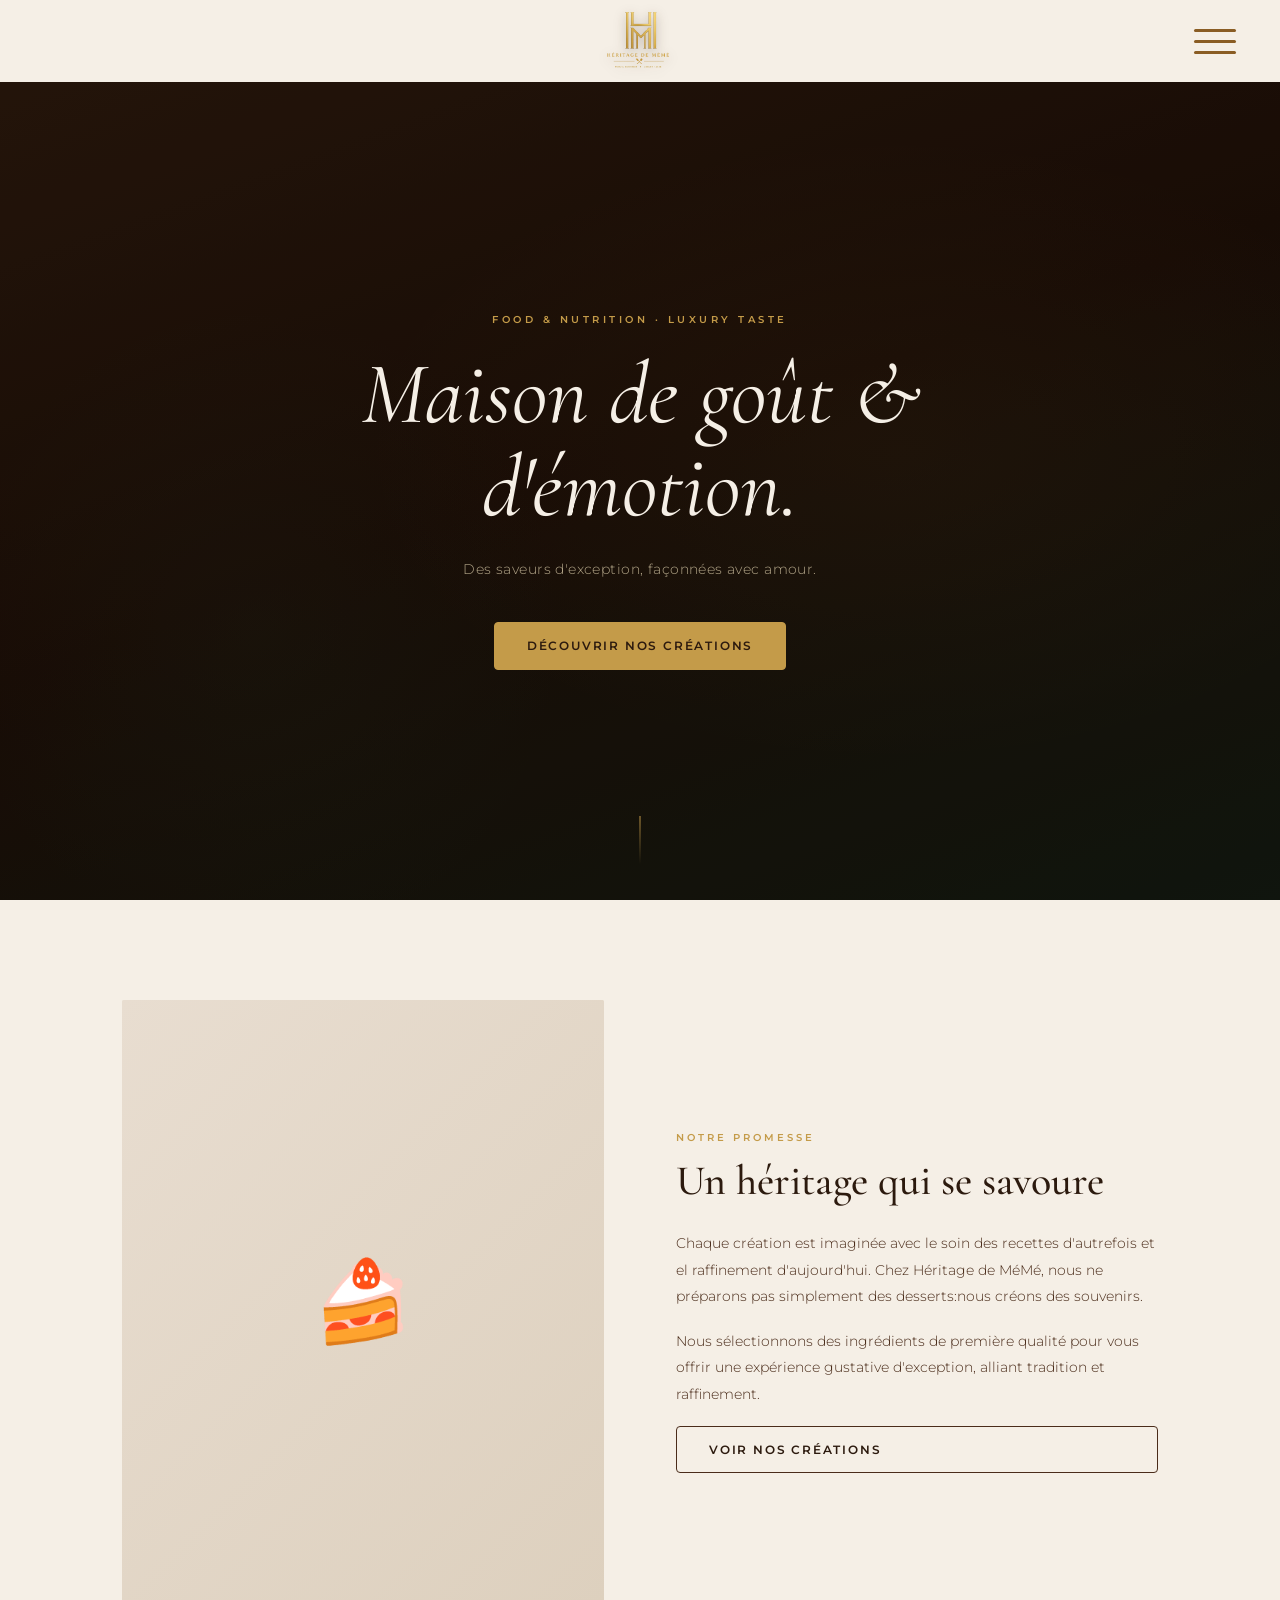
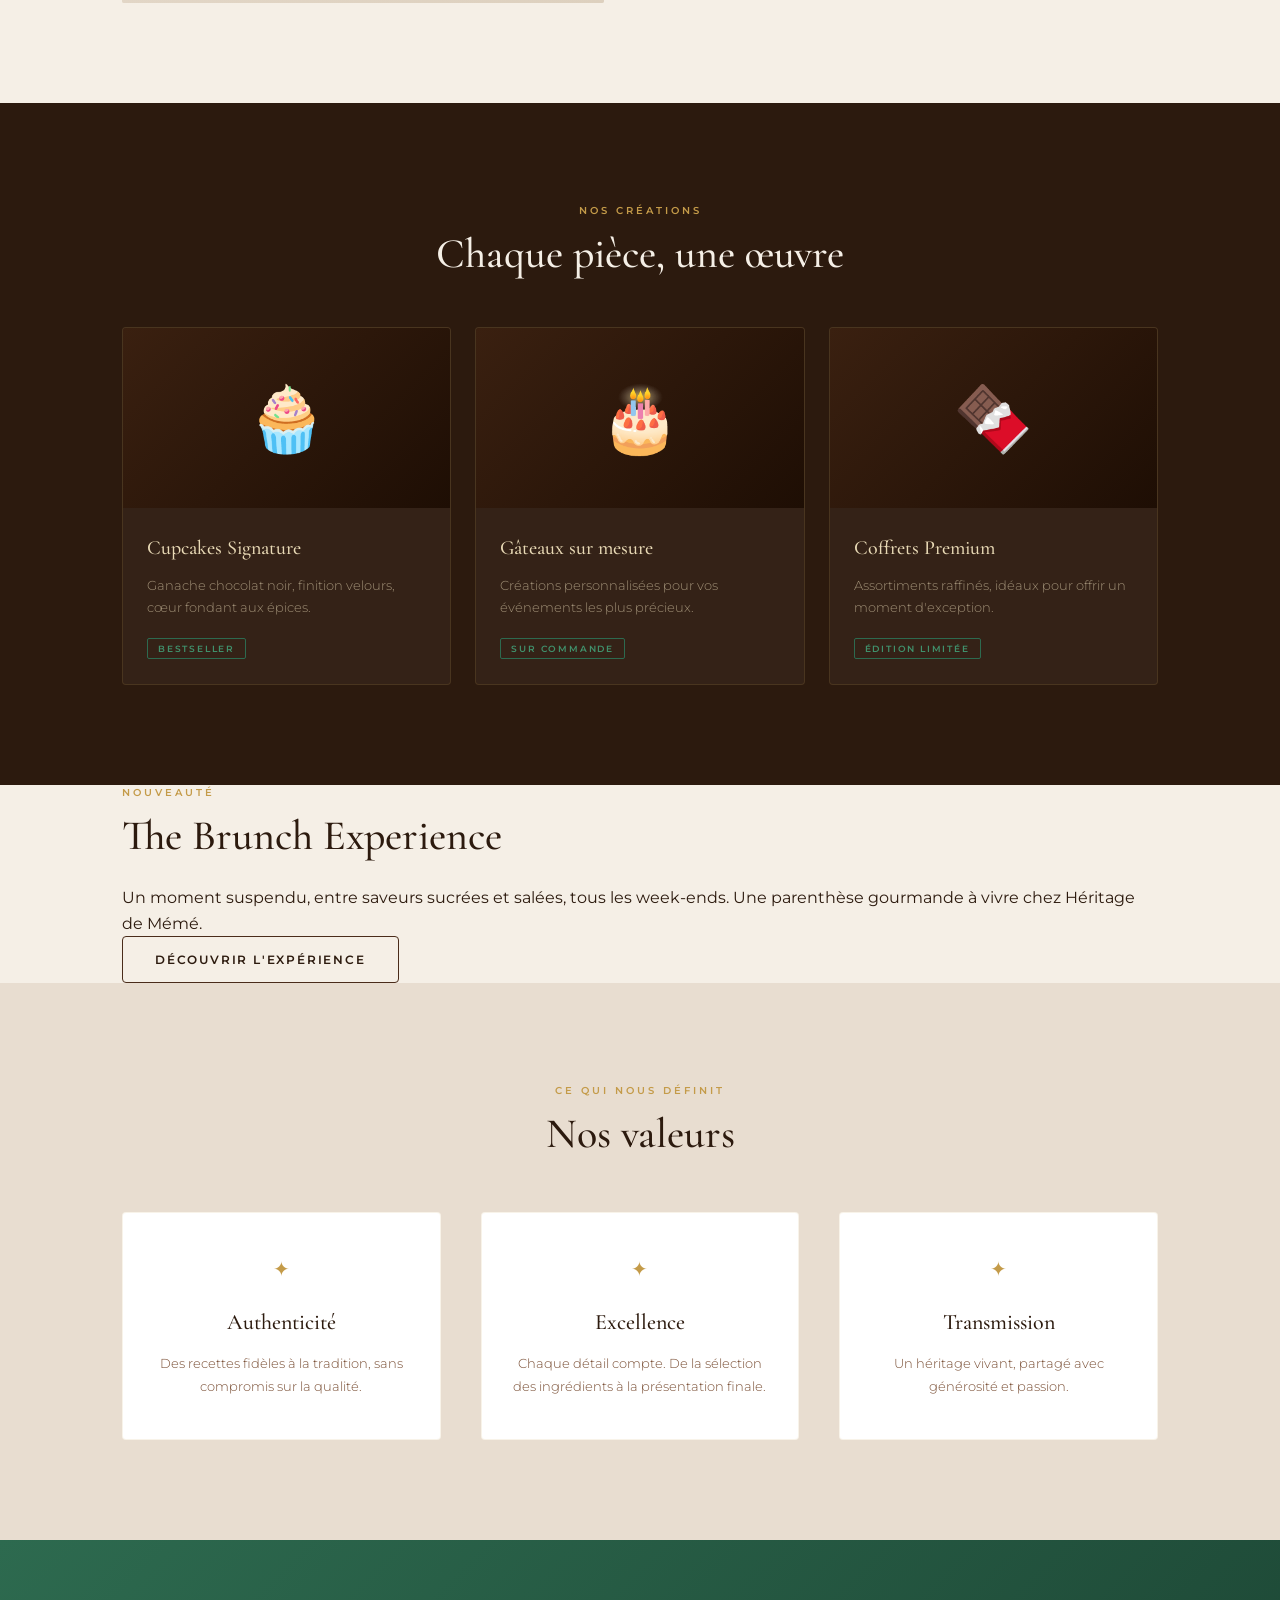
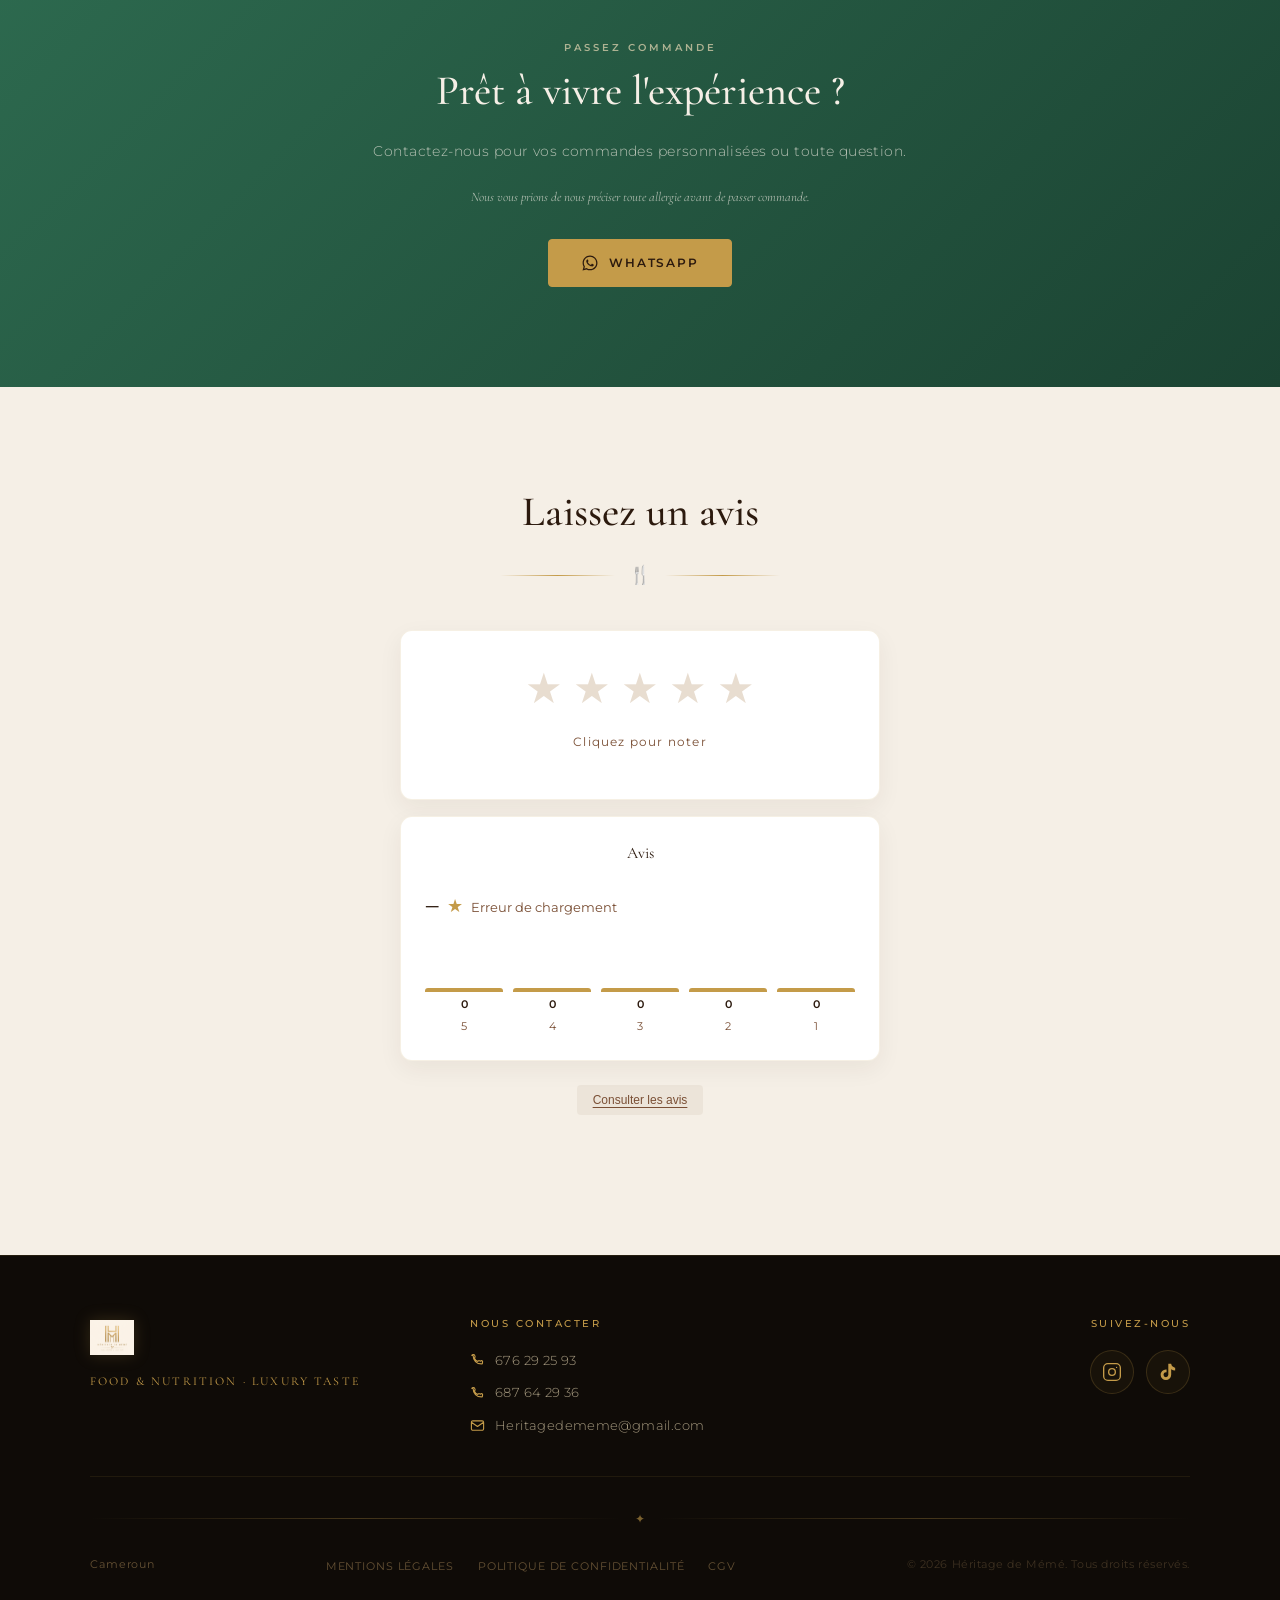
==== commit cd1d056e: "Add brunch teaser section to index.html Added a new section for 'The Brunch Experience' with a tease" ====
--- a/index.html
+++ b/index.html
@@ -47,17 +47,20 @@
   </div>
    
 <ul class="navbar__links">
+  <li class="navbar__links-header">
+    <img src="Heritage_de_Meme_Logo_Premium.png" alt="" class="navbar__links-logo" />
+    <span class="navbar__links-title">Héritage de Mémé</span>
+    <button class="navbar__links-close" id="navLinksClose" aria-label="Fermer le menu">✕</button>
+ 
   <li><a href="index.html#about">Notre histoire</a></li>
   <li><a href="index.html#menu">Nos créations</a></li>
+  <li><a href="brunch.html">The Brunch Experience</a></li>
   <li><a href="index.html#values">Valeurs</a></li>
   <li><a href="equipe.html">Notre équipe</a></li>
   <li><a href="index.html#contact">Contact</a></li>
 
-  <li class="navbar__links-flower" aria-hidden="true">
-    <img src="lycoris_3_fleurs_vectorise_detaille.svg" alt="" class="navbar__links-flower-img" />
-  </li>
-</ul>
-  
+  <li class="navbar__links-copy">&copy; 2026 Héritage de Mémé</li>
+</ul>  
 </nav>
 
 <div class="navbar__overlay" id="navOverlay"></div>
@@ -123,7 +126,21 @@
       </div>
     </div>
   </section>
-
+ 
+<section class="brunch-teaser">
+  <div class="container">
+    <div class="brunch-teaser__inner">
+      <div class="brunch-teaser__text">
+        <p class="section-eyebrow">Nouveauté</p>
+        <h2 class="section-title">The Brunch Experience</h2>
+        <p class="brunch-teaser__desc">Un moment suspendu, entre saveurs sucrées et salées, tous les week-ends. Une parenthèse gourmande à vivre chez Héritage de Mémé.</p>
+        <a href="brunch.html" class="btn btn--outline">Découvrir l'expérience</a>
+      </div>
+    </div>
+  </div>
+</section>
+
+ 
   <section class="values" id="values">
     <div class="container">
       <p class="section-eyebrow center">Ce qui nous définit</p>
--- a/style.css
+++ b/style.css
@@ -26,6 +26,9 @@
 }
 
 *, *::before, *::after { box-sizing: border-box; margin: 0; padding: 0; }
+* {
+  -webkit-tap-highlight-color: transparent;
+}
 html { scroll-behavior: smooth; }
 body { font-family: var(--font-body); background: var(--cream); color: var(--brown-dark); line-height: 1.6; overflow-x: hidden; width: 100%; }
 a { text-decoration: none; color: inherit; }
@@ -101,6 +104,7 @@
 
 }
 
+
 .navbar__logo{
 
 height:72px;
@@ -109,6 +113,8 @@
 
 display:block;
 
+filter: drop-shadow(0 3px 6px rgba(44,26,14,0.35));
+
 }
 
 .navbar__logo-link{
@@ -149,6 +155,7 @@
 
 gap:8px;
 
+touch-action: manipulation;
 }
 
 .navbar__burger span{
@@ -171,11 +178,12 @@
 
 top:90px;
 
-right:-320px;
+right:0;
 
 width:280px;
 
 height:calc(100vh - 90px);
+height:calc(100dvh - 90px);
 
 background:var(--cream);
 
@@ -183,92 +191,126 @@
 
 flex-direction:column;
 
-padding:45px 0 45px;
-
-gap:0;
+padding:20px 16px;
+
+gap:14px;
 
 list-style:none;
 
-transition:.45s;
+transform: translateX(320px);
+
+transition: transform 0.4s cubic-bezier(0.4, 0, 0.2, 1);
 
 box-shadow:-8px 0 30px rgba(0,0,0,.08);
 border-radius: 20px 0 0 20px;
-overflow: hidden;
-
-}
+overflow-y: auto;
+overflow-x: hidden;
+}
+
 
 .navbar__links.open{
 
-right:0;
+transform: translateX(0);
 
 }
 
 .navbar__links li {
-  border-bottom: 1px solid rgba(196,155,73,0.15);
-}
-
-.navbar__links li:last-child {
-  border-bottom: none;
+  position: relative;
+  z-index: 1;
+  flex-shrink: 0;
+}
+
+.navbar__links-header {
+  display: flex;
+  align-items: center;
+  gap: 10px;
+  padding-bottom: 14px;
+  margin-bottom: 4px;
+  border-bottom: 1px solid rgba(196,155,73,0.2);
+}
+
+.navbar__links-logo {
+  width: 28px;
+  height: 28px;
+  object-fit: contain;
+  flex-shrink: 0;
+}
+
+.navbar__links-title {
+  flex: 1;
+  font-family: var(--font-display);
+  font-style: italic;
+  font-size: 16px;
+  color: var(--brown-dark);
+  letter-spacing: 0.02em;
+}
+
+.navbar__links-close {
+  width: 32px;
+  height: 32px;
+  border-radius: 50%;
+  border: 1px solid rgba(196,155,73,0.3);
+  background: rgba(196,155,73,0.08);
+  color: var(--brown-dark);
+  font-size: 13px;
+  cursor: pointer;
+  display: flex;
+  align-items: center;
+  justify-content: center;
+  flex-shrink: 0;
+  touch-action: manipulation;
 }
 
 .navbar__links a{
 
-display: block;
+display: flex;
+align-items: center;
+justify-content: space-between;
 width: 100%;
-padding: 16px 45px;
+padding: 10px 14px;
 box-sizing: border-box;
 
+background: var(--gold-light);
+border: 2px solid var(--brown-dark);
+border-radius: 10px;
+box-shadow: 2px 2px 0 var(--brown-dark);
+
 text-decoration:none;
 
-font-size:15px;
-
-letter-spacing:.08em;
-
-color:#3b2415;
-
-font-weight:500;
-
-transition: background-color 0.25s ease, color 0.25s ease;
-
-}
-
-.navbar__links a:hover{
-
-color:#c49b49;
-background-color: rgba(196,155,73,0.08);
-
-}
-
-.navbar__links-flower {
+font-size:12px;
+
+letter-spacing:.05em;
+
+color: var(--brown-dark);
+
+font-weight:600;
+
+transition: transform 0.15s ease, box-shadow 0.15s ease;
+
+touch-action: manipulation;  
+}
+
+.navbar__links a::after {
+  content: '→';
+  font-size: 14px;
+  margin-left: 8px;
+}
+
+.navbar__links a:hover,
+.navbar__links a:active {
+  transform: translate(2px, 2px);
+  box-shadow: 0 0 0 var(--brown-dark);
+  color: var(--brown-dark);
+  background: var(--gold-light);
+}
+
+.navbar__links-copy {
   margin-top: auto;
-  width: 100%;
-  height: 220px;
-  display: flex;
-  justify-content: center;
-  align-items: flex-end;
-  padding: 10px 28px 0;
-  color: var(--gold);
-  opacity: 0.85;
-  pointer-events: none;
-  overflow: hidden;
-}
-
-.navbar__links-flower-img {
-  width: 100%;
-  max-width: 220px;
-  height: auto;
-  transform: translateY(20px);
-  display: block;
-}
-
-@media (max-width: 640px) {
-  .navbar__links-flower {
-    height: 180px;
-    padding-inline: 24px;
-  }
-  .navbar__links-flower svg {
-    max-width: 180px;
-  }
+  text-align: center;
+  font-size: 10px;
+  letter-spacing: 0.05em;
+  color: var(--brown-light);
+  padding-top: 10px;
 }
 
 /* HERO */
@@ -387,21 +429,18 @@
     width:34px;
 }
 
+  
 .navbar__links{
     top:80px;
-    right:-100%;
-    width:100%;
+    width:85%;
+    max-width: 340px;
     height:calc(100vh - 80px);
-    padding:40px 0;
-    border-radius: 0;
-
-}
-
-
-.navbar__links.open{
-    right:0;
-}
-}
+    height:calc(100dvh - 80px);
+    padding:24px 16px;
+    border-radius: 20px 0 0 20px;
+    transform: translateX(100%);
+}
+  }
 
 .reviews {
   padding: 100px 0;
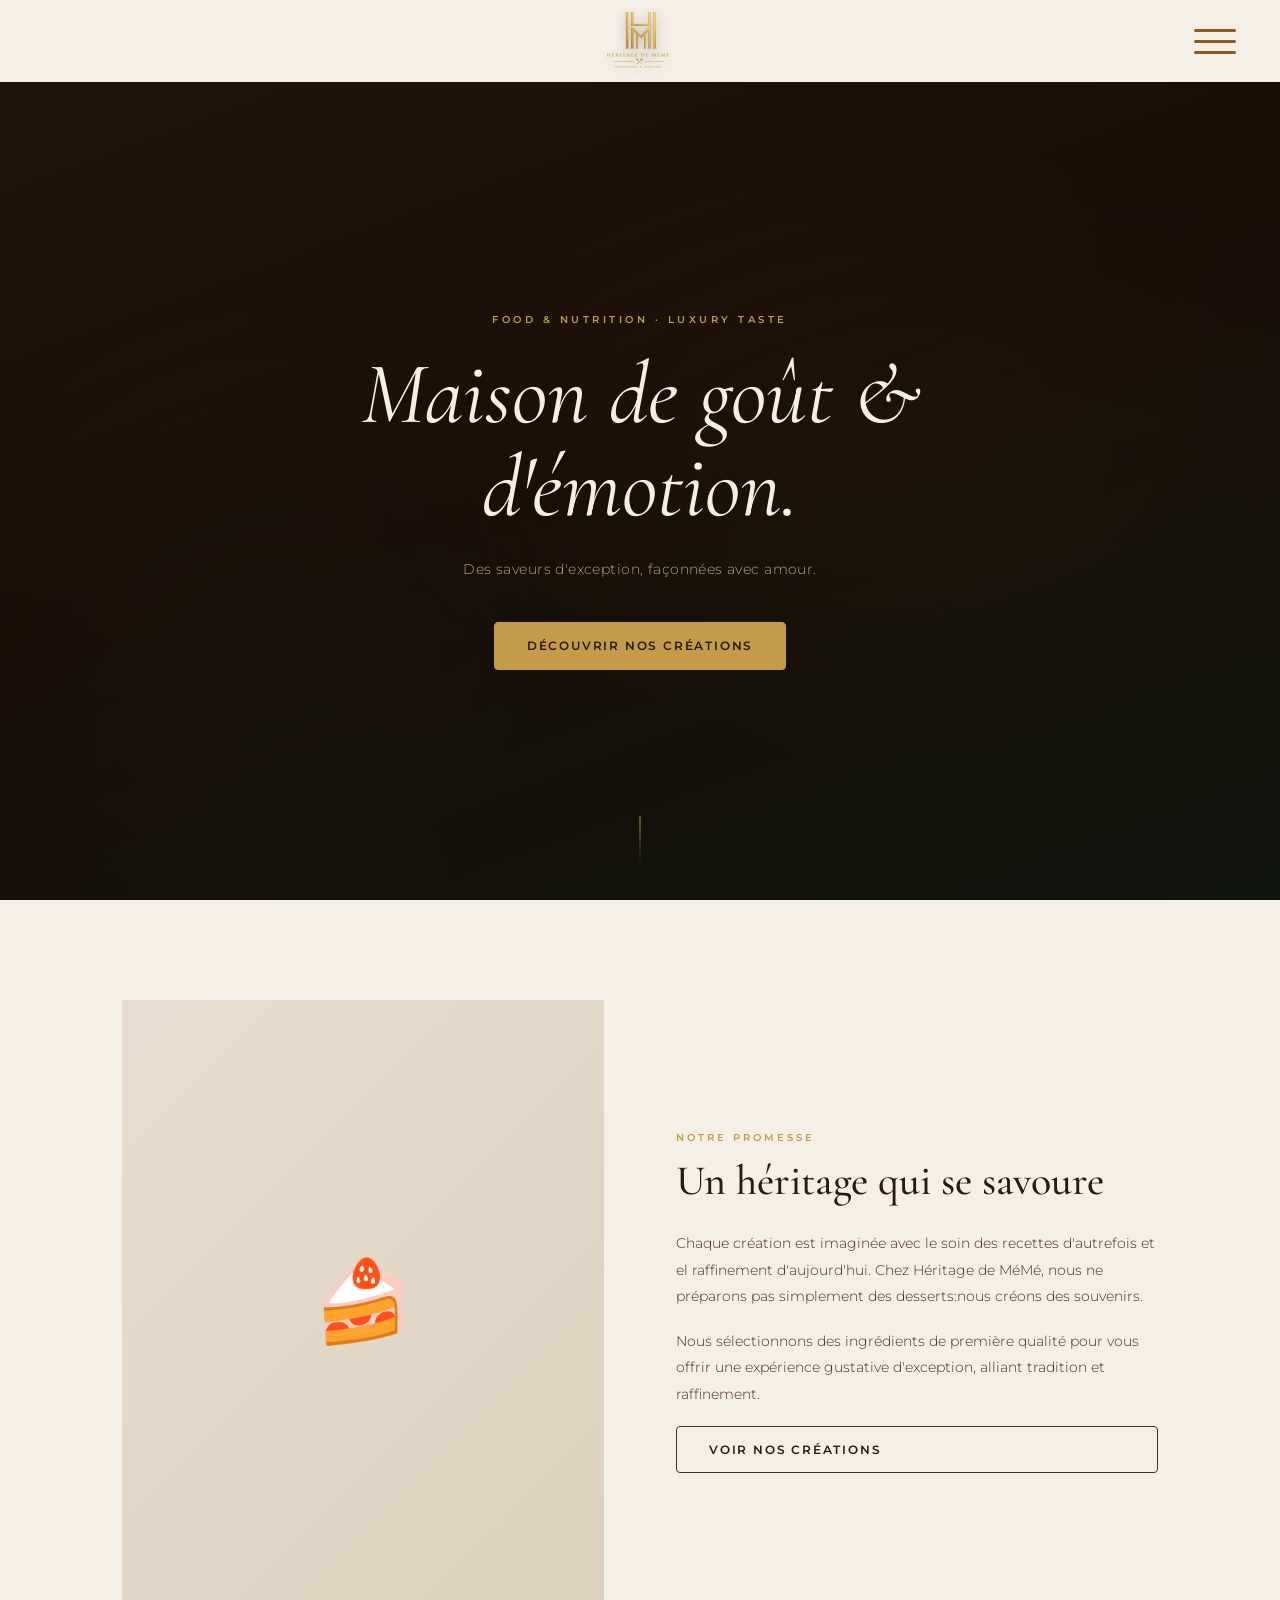
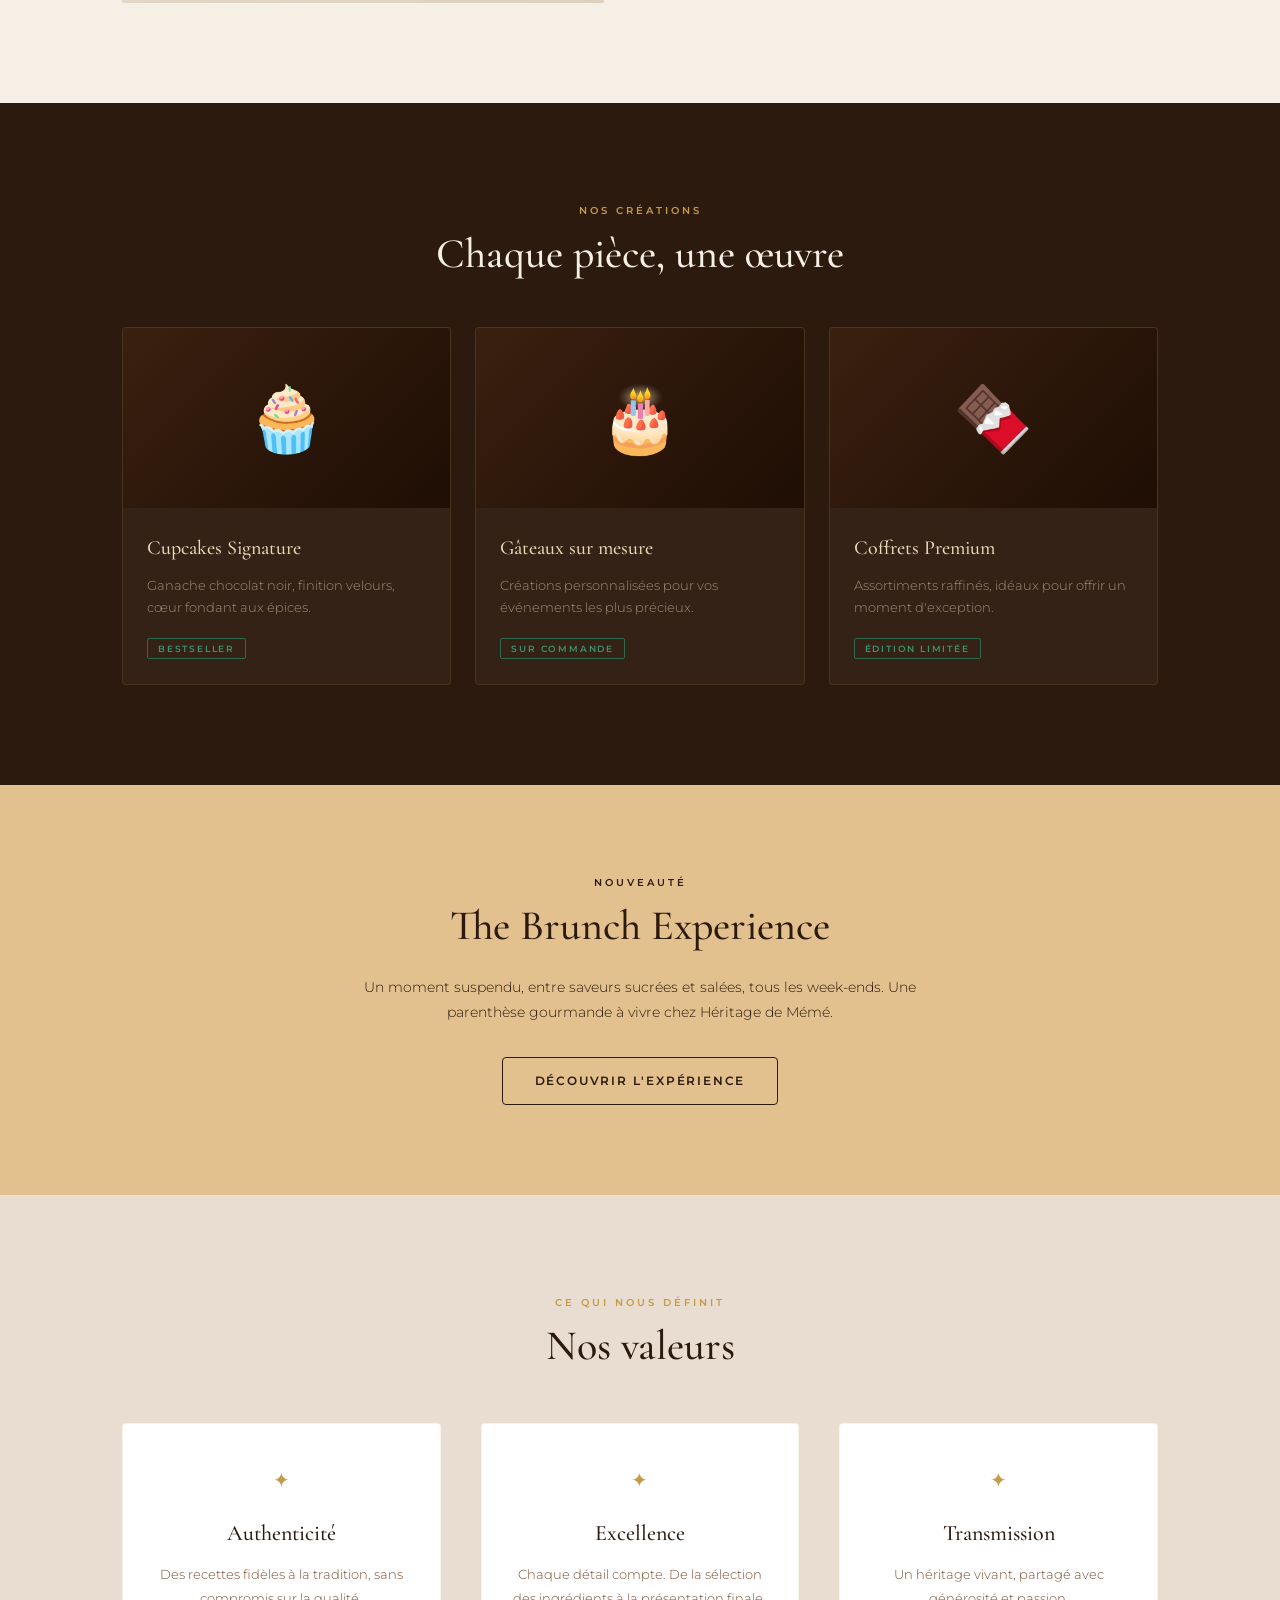
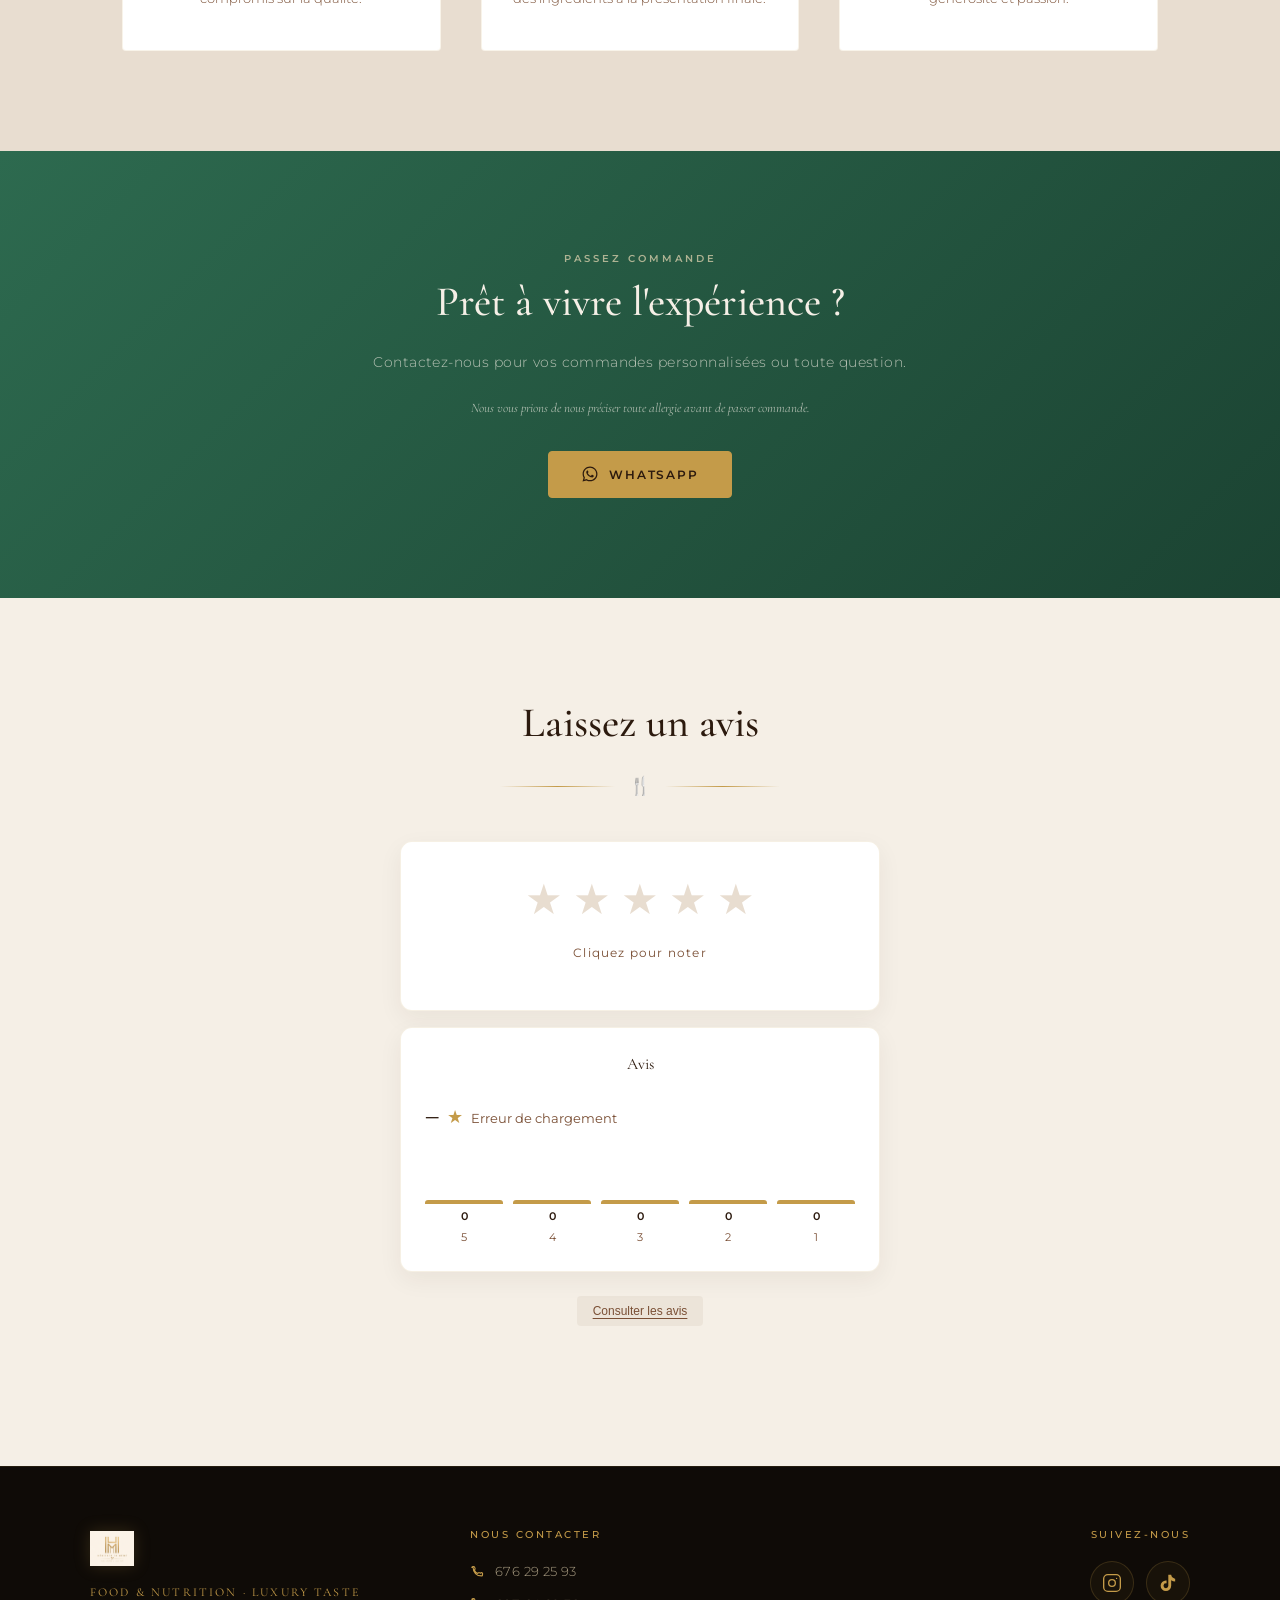
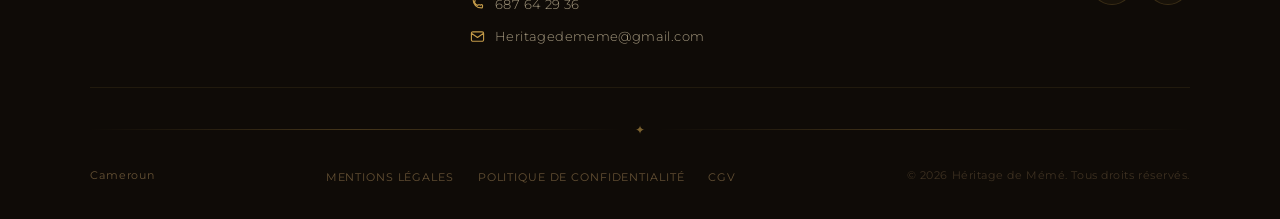
==== commit 1f43ba71: "Replace navbar logo and add image preload Updated navbar logo and added preload for new image." ====
--- a/index.html
+++ b/index.html
@@ -11,13 +11,20 @@
 <meta property="og:image" content="https://heritagedememe.pastry.workers.dev/Heritage_de_Meme_Logo_Premium.png">
  <meta property="og:url" content="https://heritagedememe.pastry.workers.dev/">
 <meta property="og:type" content="website">
-<link rel="icon" type="image/png" href="Heritage_de_Meme_Logo_Premium.png">
+<link rel="icon" type="image/png" href="Heritage_de_Meme_Logo_Navbar_432x288.webp.png">
   <link rel="stylesheet" href="style.css" />
   <link href="https://fonts.googleapis.com/css2?family=Cormorant+Garamond:ital,wght@0,400;0,500;0,600;1,400&family=Montserrat:wght@300;400;500;600&display=swap" rel="stylesheet"/>
 <!-- preconnect vers google fonts-->
 <link rel="preconnect" href="https://fonts.googleapis.com">
 <link rel="preconnect" href="https://fonts.gstatic.com" crossorigin>
 
+
+ <link rel="preload"
+      as="image"
+      href="Heritage_de_Meme_Logo_Navbar_432x288.webp"
+      type="image/webp"
+      fetchpriority="high">
+
 </head>
 <body>
 
@@ -26,10 +33,14 @@
   <div class="navbar__inner">
 
     <a href="index.html" class="navbar__logo-link">
-      <img
-        src="Heritage_de_Meme_Logo_Complet.png"
-        alt="Héritage de Mémé"
-        class="navbar__logo">
+     <img src="Heritage_de_Meme_Logo_Navbar_432x288.webp"
+     alt="Héritage de Mémé"
+     class="navbar__logo"
+     width="432"
+     height="288"
+     loading="eager"
+     fetchpriority="high"
+     decoding="sync">
     </a>
 
     <button
--- a/style.css
+++ b/style.css
@@ -677,3 +677,87 @@
 .review-panel__title { font-family: var(--font-display); font-size: 24px; color: var(--brown-dark); margin-bottom: 20px; text-align: center; }
 .review-panel__optional { font-family: var(--font-body); font-size: 13px; color: var(--brown-light); font-weight: 400; }
 .review-panel__submit { width: 100%; margin-top: 16px; }
+
+
+/* TEASER BRUNCH (page d'accueil) */
+.brunch-teaser {
+  padding: 90px 0;
+  background: #CC743D
+}
+.brunch-teaser__inner {
+  max-width: 600px;
+  margin: 0 auto;
+  text-align: center;
+}
+.brunch-teaser .section-eyebrow { color: var(--gold); }
+.brunch-teaser .section-title { color: var(--cream); }
+.brunch-teaser__desc {
+  font-size: 14px;
+  font-weight: 300;
+  color: rgba(232,217,181,0.75);
+  line-height: 1.8;
+  margin-bottom: 32px;
+}
+.brunch-teaser .btn--outline {
+  border-color: var(--gold);
+  color: var(--gold-light);
+}
+.brunch-teaser .btn--outline:hover {
+  background: var(--gold);
+  color: var(--brown-dark);
+}
+
+/* HORAIRES (page brunch.html) */
+.brunch-schedule {
+  padding: 80px 0;
+  background: var(--cream-dark);
+  text-align: center;
+}
+.brunch-schedule__badge {
+  display: inline-flex;
+  align-items: center;
+  gap: 16px;
+  background: var(--white);
+  border: 1px solid rgba(196,155,73,0.2);
+  border-radius: 16px;
+  padding: 24px 32px;
+  margin-top: 32px;
+  box-shadow: 0 8px 24px rgba(44,26,14,0.06);
+  color: var(--gold);
+}
+.brunch-schedule__days {
+  font-family: var(--font-display);
+  font-size: 22px;
+  color: var(--brown-dark);
+  text-align: left;
+}
+.brunch-schedule__hint {
+  font-size: 12px;
+  color: var(--brown-light);
+  text-align: left;
+  margin-top: 4px;
+}
+
+/* NOTE tarifs (page brunch.html) */
+.brunch-note {
+  text-align: center;
+  font-size: 13px;
+  font-style: italic;
+  color: rgba(232,217,181,0.6);
+  margin-top: 40px;
+}
+
+.brunch-teaser {
+  background: #E3C18E;
+}
+
+.brunch-teaser .section-eyebrow,
+.brunch-teaser .section-title,
+.brunch-teaser__desc,
+.brunch-teaser .btn--outline {
+  color: var(--brown-dark);
+}
+
+.brunch-teaser .btn--outline {
+  border-color: var(--brown-dark);
+}
